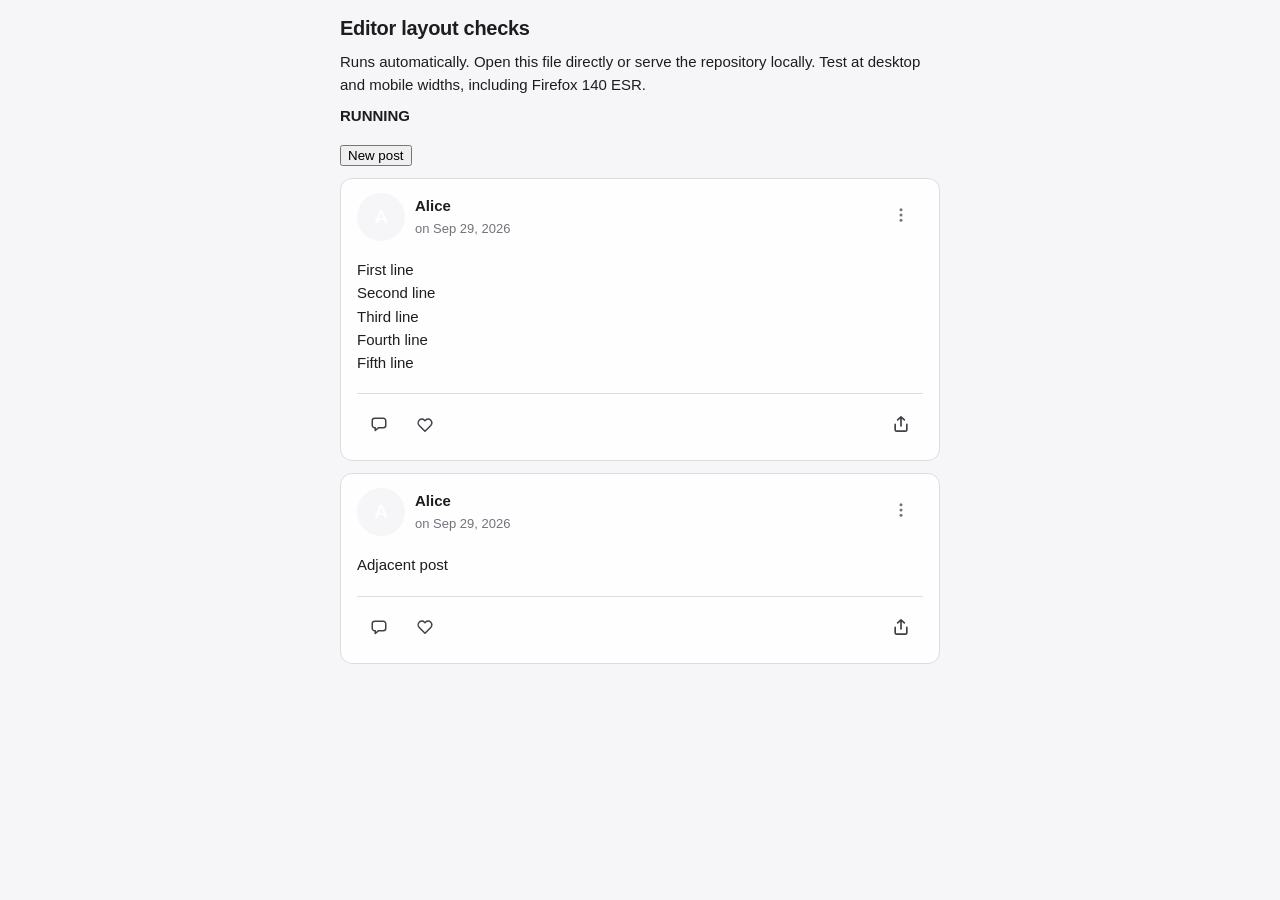
==== tests/editor-layout.html @ cabaada7 "Fix post editor sizing and composer layering" ====
<!doctype html>
<html lang="en">
<meta charset="utf-8">
<meta name="viewport" content="width=device-width, initial-scale=1">
<title>Editor layout regression checks</title>
<link rel="stylesheet" href="../css/all.css">
<style>
  #checks, #fixture { width: min(600px, calc(100% - 32px)); margin: 16px auto; }
  #checks h1 { font-size: 20px; }
  #results { white-space: pre-wrap; }
</style>
<body class="loaded">
<section id="checks">
  <h1>Editor layout checks</h1>
  <p>Runs automatically. Open this file directly or serve the repository locally.
    Test at desktop and mobile widths, including Firefox 140 ESR.</p>
  <strong id="status">RUNNING</strong>
</section>
<div id="fixture"></div>
<pre id="results"></pre>
<script src="../js/lib/maquette.js"></script>
<script src="../js/lib/clone.js"></script>
<script src="../js/lib/marked.min.js"></script>
<script src="../js/utils/LogMixin.js"></script>
<script src="../js/utils/Translate.js"></script>
<script src="../js/utils/Time.js"></script>
<script src="../js/utils/Text.js"></script>
<script src="../js/utils/Animation.js"></script>
<script src="../js/utils/RateLimit.js"></script>
<script src="../js/utils/Autosize.js"></script>
<script src="../js/utils/Editable.js"></script>
<script src="../js/utils/Menu.js"></script>
<script src="../js/utils/ImagePreview.js"></script>
<script src="../js/utils/Uploadable.js"></script>
<script src="../js/Post.js"></script>
<script src="../js/ComposerModal.js"></script>
<script>
// Real rendering and layout; only account metadata and bridge calls are local.
window.h = maquette.h;
window.User = class {
  constructor(row) { Object.assign(this, row); }
  getLink() { return "#Alice"; }
  getDisplayName() { return "Alice"; }
  renderAvatar() { return h("div.avatar.letter", "A"); }
};
window.Page = {
  projector: maquette.createProjector(), user_hubs: { hub: {} }, local_storage: { settings: {} },
  user: { auth_address: "alice", hub: "hub", likes: {}, comment_likes: {},
    renderAvatar: () => h("div.avatar.letter", "A"),
    editPost(id, changes, cb) { Object.assign(posts[id - 1].row, changes); cb(true); } },
  returnFalse: () => false, handleLinkClick: () => false,
  cmd(name, params, cb) {
    if (name === "feedListFollow") cb({});
    else throw new Error("Unexpected bridge call: " + name);
  }
};
const posts = [1, 2].map(id => new Post({
  key: "hub-alice_" + id, post_id: id, site: "hub", directory: "data/users/alice",
  date_added: 1790700000 - id, body: id === 1 ? "Edit this post" : "Adjacent post", comments: []
}, { noanim: true }));
Page.composer = new ComposerModal();
Page.projector.append(document.querySelector("#fixture"), () => h("div", [
  h("button", { onclick: Page.composer.open }, "New post"), posts.map(post => post.render()),
  Page.composer.render()
]));

window.layoutResults = [];
document.documentElement.dataset.testStatus = "running";
const wait = (ms = 350) => new Promise(resolve => setTimeout(resolve, ms));
function check(name, ok, detail = "") {
  layoutResults.push({ name, passed: !!ok, detail });
}
function click(node) {
  if (!node) throw new Error("Missing test control");
  node.dispatchEvent(new MouseEvent("mousedown", { bubbles: true, button: 0 }));
  node.dispatchEvent(new MouseEvent("mouseup", { bubbles: true, button: 0 }));
  node.click();
}
async function openMenu() {
  click(document.querySelector(".post .settings"));
  await wait();
  return document.querySelector(".post .menu.visible");
}
async function run() {
  await wait();
  const menu = await openMenu();
  const menuBox = menu.getBoundingClientRect();
  const nextBox = document.querySelectorAll(".post")[1].getBoundingClientRect();
  const top = Math.max(menuBox.top, nextBox.top);
  const bottom = Math.min(menuBox.bottom, nextBox.bottom, innerHeight);
  const point = document.elementFromPoint(menuBox.right - 20, (top + bottom) / 2);
  check("Open menu paints above the adjacent card", bottom > top && menu.contains(point));
  click(document.querySelector(".post .settings"));
  posts[0].row.body = "First line\nSecond line\nThird line\nFourth line\nFifth line";
  Page.projector.scheduleRender();
  await wait();

  for (const action of ["Save", "Cancel"]) {
    const menu = await openMenu();
    click(Array.from(menu.querySelectorAll("a")).find(node => node.textContent === "Edit"));
    await wait();
    const field = posts[0].editable_body.field_edit.node;
    check(action + ": multiline editor fits before typing", field.clientHeight >= field.scrollHeight,
      "clientHeight=" + field.clientHeight + ", scrollHeight=" + field.scrollHeight);
    field.value += "\nOne more line";
    field.dispatchEvent(new Event("input", { bubbles: true }));
    await wait();
    check(action + ": editor grows after typing", field.clientHeight >= field.scrollHeight);
    click(field.parentNode.querySelector('a[href="#' + action + '"]'));
    await wait(750);
    click(document.querySelector("#fixture button"));
    await wait();
    const composer = Page.composer.field_post.node;
    composer.value = "A new post";
    composer.dispatchEvent(new Event("input", { bubbles: true }));
    await wait();
    const card = document.querySelector(".post").getBoundingClientRect();
    const hit = document.elementFromPoint(card.left + 10, Math.max(1, Math.min(card.top + 10, innerHeight - 1)));
    check(action + ": composer covers the previously edited post", !!hit && !!hit.closest(".composer-scrim"));
    click(document.querySelector(".composer-close"));
    await wait();
  }
}
run().catch(error => check("Fixture completed without errors", false, error.stack || String(error))).finally(() => {
  if (Page.composer.visible) Page.composer.close();
  const passed = layoutResults.every(result => result.passed);
  document.querySelector("#status").textContent = passed ? "PASS" : "FAIL";
  document.querySelector("#results").textContent = layoutResults.map(result =>
    (result.passed ? "PASS: " : "FAIL: ") + result.name + (result.detail ? " (" + result.detail + ")" : "")
  ).join("\n");
  document.documentElement.dataset.testStatus = passed ? "passed" : "failed";
});
</script>
</body>
</html>
---- css/all.css ----
/* ---- all.css: Epix Post ----
   Flat restyle on the Epix UI kit tokens. Solid fills only, no embedded fonts.
   Light is the default; dark comes from body.theme-dark (the wrapper sets the
   class) with a prefers-color-scheme fallback. Selector names match what
   index.html and the js/ classes emit; only the look changed.
   App accent: indigo #5954CD. Light theme uses the brand indigo for links and
   focus (7.0:1 on white). Dark theme lightens link/accent text to #9E9AF2 for
   AA on dark surfaces; filled buttons stay #5954CD with #FEFEFE text. */


/* ---- tokens (adapted from assets/ui-kit/epix-tokens.css) ---- */

:root,
.theme-light {
	color-scheme: light;

	/* Brand */
	--epix-cyan: #69E9F5;
	--epix-teal: #31BDC6;
	--epix-indigo: #5954CD;
	--epix-purple: #8A4BDB;

	/* Neutral ramp */
	--epix-neutral-0: #FEFEFE;
	--epix-neutral-1: #F6F6F9;
	--epix-neutral-2: #F2F2F6;
	--epix-neutral-3: #DCDCE3;
	--epix-neutral-4: #ABABB5;
	--epix-neutral-5: #72747B;
	--epix-neutral-6: #404045;
	--epix-neutral-7: #2E2E32;
	--epix-neutral-8: #242428;
	--epix-neutral-9: #1D1D1F;
	--epix-neutral-10: #151517;
	--epix-neutral-11: #09090A;
	--epix-neutral-12: #020202;

	/* Semantic: strong fills + soft tints. Strong colors are fills, not text
	   on soft tints; use the ink colors for text on semantic fills. */
	--epix-success: #2DCE89;
	--epix-success-soft: #E8F8F0;
	--epix-warning: #F0B622;
	--epix-warning-soft: #FCF6E3;
	--epix-danger: #F0224B;
	--epix-danger-soft: #FDEDEC;
	--epix-info: #31BDC6;
	--epix-info-soft: #E7F8FA;
	--epix-ink-soft: #1D1D1F;
	--epix-ink-strong: #09090A;

	/* Theme aliases - light */
	--epix-bg: var(--epix-neutral-1);
	--epix-surface: var(--epix-neutral-0);
	--epix-surface-2: var(--epix-neutral-1);
	--epix-border: var(--epix-neutral-3);
	--epix-border-strong: var(--epix-neutral-4);
	--epix-text: var(--epix-neutral-9);
	--epix-text-mid: var(--epix-neutral-6);
	--epix-text-low: var(--epix-neutral-5);

	/* Post accent: indigo. Fills always use the brand indigo with near-white
	   ink; text/links/focus use --epix-accent-text (theme aware). */
	--epix-accent: var(--epix-indigo);
	--epix-on-accent: #FEFEFE;
	--epix-accent-text: #5954CD;
	--epix-link: #5954CD;
	--epix-focus: #5954CD;

	/* Type */
	--epix-font-sans: "Inter", -apple-system, BlinkMacSystemFont, "Segoe UI", Roboto, Helvetica, Arial, sans-serif;
	--epix-font-mono: "IBM Plex Mono", ui-monospace, SFMono-Regular, Menlo, Consolas, monospace;

	/* Radii */
	--epix-radius-sm: 4px;
	--epix-radius-md: 8px;
	--epix-radius-lg: 12px;

	/* Shadows (flat, subtle) */
	--epix-shadow-sm: 0 1px 2px rgba(2, 2, 2, 0.08);
	--epix-shadow: 0 1px 3px rgba(2, 2, 2, 0.12);

	/* Shell metrics */
	--shell-rail: 240px;
	--shell-topbar: 56px;
	--shell-bottomnav: 56px;
}

/* Dark theme values, shared by the media query and the class override. */
@media (prefers-color-scheme: dark) {
	:root:not(.theme-light) {
		color-scheme: dark;
		--epix-bg: var(--epix-neutral-10);
		--epix-surface: var(--epix-neutral-9);
		--epix-surface-2: var(--epix-neutral-8);
		--epix-border: var(--epix-neutral-7);
		--epix-border-strong: var(--epix-neutral-6);
		--epix-text: var(--epix-neutral-1);
		--epix-text-mid: var(--epix-neutral-3);
		--epix-text-low: var(--epix-neutral-4);
		--epix-accent-text: #9E9AF2;
		--epix-link: #9E9AF2;
		--epix-focus: #9E9AF2;
	}
}

/* Explicit class override: properties set on body shadow the inherited
   :root values, so body.theme-dark wins in a light system scheme and
   body.theme-light wins in a dark one. */
.theme-dark {
	color-scheme: dark;
	--epix-bg: var(--epix-neutral-10);
	--epix-surface: var(--epix-neutral-9);
	--epix-surface-2: var(--epix-neutral-8);
	--epix-border: var(--epix-neutral-7);
	--epix-border-strong: var(--epix-neutral-6);
	--epix-text: var(--epix-neutral-1);
	--epix-text-mid: var(--epix-neutral-3);
	--epix-text-low: var(--epix-neutral-4);
	--epix-accent-text: #9E9AF2;
	--epix-link: #9E9AF2;
	--epix-focus: #9E9AF2;
}


/* ---- base ---- */

/* No background on html: body's theme-aware background (which sees the
   body.theme-dark/.theme-light custom property overrides) propagates to the
   canvas, so overscroll areas match the theme in every scheme/class combo. */
body {
	background-color: var(--epix-bg); color: var(--epix-text); margin: 0; padding: 0;
	font-family: var(--epix-font-sans); font-size: 15px; line-height: 1.5;
	height: 15000px; overflow: hidden; /* pre-load scroll trick, JS adds .loaded */
}
body.loaded { height: auto; overflow: auto; overflow-x: hidden }

h1, h2, h3, h4, h5, p { margin: 0; padding: 0 }
h1 { font-size: 24px; line-height: 1.25; font-weight: 700; letter-spacing: -0.3px; margin-bottom: 10px }
h2 { font-size: 18px; font-weight: 600; line-height: 1.35 }
h3 { font-size: 16px; font-weight: 600 }
h4 { font-size: 15px; font-weight: 600 }
h5 { font-size: 13px; font-weight: 500; color: var(--epix-text-low) }
p { margin: 0.6em 0 }
hr { margin: 20px auto; border: none; border-bottom: 1px solid var(--epix-border) }
small { font-size: 80%; color: var(--epix-text-low) }
code {
	background-color: var(--epix-surface-2); padding: 2px 5px; border: 1px solid var(--epix-border);
	border-radius: var(--epix-radius-sm); font-family: var(--epix-font-mono); font-size: 13px
}
pre code {
	display: block; overflow-x: auto; max-width: 100%; box-sizing: border-box;
	padding: 12px; line-height: 1.45; border-radius: var(--epix-radius-md)
}
blockquote {
	margin: 0.6em 0; padding: 2px 14px; border-left: 3px solid var(--epix-border-strong);
	color: var(--epix-text-mid)
}

a { text-decoration: none; color: var(--epix-link) }
a:hover { text-decoration: underline }
a:focus-visible { outline: 2px solid var(--epix-focus); outline-offset: 2px; border-radius: 2px }
.link:hover { text-decoration: underline }

.template { display: none !important }

h2.sep {
	font-size: 12px; font-weight: 600; text-transform: uppercase; letter-spacing: 0.08em;
	color: var(--epix-text-low); margin: 20px 0 10px 0; display: flex; align-items: baseline;
	justify-content: space-between; gap: 8px
}
h2.sep a { font-size: 12px; text-transform: none; letter-spacing: normal; font-weight: 500 }

.error { color: var(--epix-danger); font-size: 13px }
.highlight { background-color: var(--epix-warning-soft); color: var(--epix-ink-soft) }


/* ---- icons (single-color SVG masks on ::before, tinted by currentColor) ---- */

.icon { display: inline-block; vertical-align: middle }
.icon-home::before, .icon-hubs::before, .icon-users::before, .icon-profile::before,
.icon-settings::before, .icon-compose::before, .icon-reply::before, .icon-heart::before,
.icon-share::before, .icon-kebab::before, .icon-image::before, .icon-close::before,
.icon-back::before, .icon-mute::before, .icon-comment::before, .icon-edit::before,
.icon-magnet::before, .icon-upload::before, .icon-mail::before {
	content: ""; display: inline-block; width: 20px; height: 20px; vertical-align: middle;
	background-color: currentColor;
	-webkit-mask-position: center; mask-position: center;
	-webkit-mask-repeat: no-repeat; mask-repeat: no-repeat;
	-webkit-mask-size: contain; mask-size: contain;
}
.icon-home::before {
	-webkit-mask-image: url("data:image/svg+xml,%3Csvg xmlns='http://www.w3.org/2000/svg' viewBox='0 0 24 24' fill='white'%3E%3Cpath d='M12 3.1 2.6 11h2.5v9.5h5.4v-6h3v6h5.4V11h2.5z'/%3E%3C/svg%3E");
	mask-image: url("data:image/svg+xml,%3Csvg xmlns='http://www.w3.org/2000/svg' viewBox='0 0 24 24' fill='white'%3E%3Cpath d='M12 3.1 2.6 11h2.5v9.5h5.4v-6h3v6h5.4V11h2.5z'/%3E%3C/svg%3E");
}
.icon-hubs::before {
	-webkit-mask-image: url("data:image/svg+xml,%3Csvg xmlns='http://www.w3.org/2000/svg' viewBox='0 0 24 24' fill='none' stroke='white' stroke-width='2'%3E%3Ccircle cx='12' cy='5.2' r='2.7'/%3E%3Ccircle cx='5' cy='18' r='2.7'/%3E%3Ccircle cx='19' cy='18' r='2.7'/%3E%3Cpath d='M10.7 7.6 6.2 15.6M13.3 7.6l4.5 8M7.7 18h8.6'/%3E%3C/svg%3E");
	mask-image: url("data:image/svg+xml,%3Csvg xmlns='http://www.w3.org/2000/svg' viewBox='0 0 24 24' fill='none' stroke='white' stroke-width='2'%3E%3Ccircle cx='12' cy='5.2' r='2.7'/%3E%3Ccircle cx='5' cy='18' r='2.7'/%3E%3Ccircle cx='19' cy='18' r='2.7'/%3E%3Cpath d='M10.7 7.6 6.2 15.6M13.3 7.6l4.5 8M7.7 18h8.6'/%3E%3C/svg%3E");
}
.icon-users::before {
	-webkit-mask-image: url("data:image/svg+xml,%3Csvg xmlns='http://www.w3.org/2000/svg' viewBox='0 0 24 24' fill='white'%3E%3Ccircle cx='9' cy='8' r='3.6'/%3E%3Cpath d='M9 13.2c-4 0-6.5 2-6.5 4.9v1h13v-1c0-2.9-2.5-4.9-6.5-4.9z'/%3E%3Cpath d='M16 9.2a3 3 0 1 0-1.6-5.5A5 5 0 0 1 16 9.2z'/%3E%3Cpath d='M16.6 13.4c1.6 1.1 2.6 2.7 2.6 4.7h2.3v-1c0-2.3-1.9-3.9-4.9-3.7z'/%3E%3C/svg%3E");
	mask-image: url("data:image/svg+xml,%3Csvg xmlns='http://www.w3.org/2000/svg' viewBox='0 0 24 24' fill='white'%3E%3Ccircle cx='9' cy='8' r='3.6'/%3E%3Cpath d='M9 13.2c-4 0-6.5 2-6.5 4.9v1h13v-1c0-2.9-2.5-4.9-6.5-4.9z'/%3E%3Cpath d='M16 9.2a3 3 0 1 0-1.6-5.5A5 5 0 0 1 16 9.2z'/%3E%3Cpath d='M16.6 13.4c1.6 1.1 2.6 2.7 2.6 4.7h2.3v-1c0-2.3-1.9-3.9-4.9-3.7z'/%3E%3C/svg%3E");
}
.icon-profile::before {
	-webkit-mask-image: url("data:image/svg+xml,%3Csvg xmlns='http://www.w3.org/2000/svg' viewBox='0 0 24 24' fill='white'%3E%3Ccircle cx='12' cy='7.5' r='4.5'/%3E%3Cpath d='M12 14c-5 0-8 2.5-8 6v1h16v-1c0-3.5-3-6-8-6z'/%3E%3C/svg%3E");
	mask-image: url("data:image/svg+xml,%3Csvg xmlns='http://www.w3.org/2000/svg' viewBox='0 0 24 24' fill='white'%3E%3Ccircle cx='12' cy='7.5' r='4.5'/%3E%3Cpath d='M12 14c-5 0-8 2.5-8 6v1h16v-1c0-3.5-3-6-8-6z'/%3E%3C/svg%3E");
}
.icon-settings::before {
	-webkit-mask-image: url("data:image/svg+xml,%3Csvg xmlns='http://www.w3.org/2000/svg' viewBox='0 0 24 24' fill='white'%3E%3Cpath d='M12 8.2a3.8 3.8 0 1 0 0 7.6 3.8 3.8 0 0 0 0-7.6zm9.4 5.3.1-1.5-.1-1.5-2.2-.7a7.5 7.5 0 0 0-.7-1.7l1-2-2.1-2.1-2 1a7.5 7.5 0 0 0-1.7-.7L13 2.1a9.4 9.4 0 0 0-3 0l-.7 2.2a7.5 7.5 0 0 0-1.7.7l-2-1-2.1 2.1 1 2a7.5 7.5 0 0 0-.7 1.7l-2.2.7a9.4 9.4 0 0 0 0 3l2.2.7c.2.6.4 1.2.7 1.7l-1 2 2.1 2.1 2-1c.5.3 1.1.5 1.7.7l.7 2.2a9.4 9.4 0 0 0 3 0l.7-2.2a7.5 7.5 0 0 0 1.7-.7l2 1 2.1-2.1-1-2c.3-.5.5-1.1.7-1.7z'/%3E%3C/svg%3E");
	mask-image: url("data:image/svg+xml,%3Csvg xmlns='http://www.w3.org/2000/svg' viewBox='0 0 24 24' fill='white'%3E%3Cpath d='M12 8.2a3.8 3.8 0 1 0 0 7.6 3.8 3.8 0 0 0 0-7.6zm9.4 5.3.1-1.5-.1-1.5-2.2-.7a7.5 7.5 0 0 0-.7-1.7l1-2-2.1-2.1-2 1a7.5 7.5 0 0 0-1.7-.7L13 2.1a9.4 9.4 0 0 0-3 0l-.7 2.2a7.5 7.5 0 0 0-1.7.7l-2-1-2.1 2.1 1 2a7.5 7.5 0 0 0-.7 1.7l-2.2.7a9.4 9.4 0 0 0 0 3l2.2.7c.2.6.4 1.2.7 1.7l-1 2 2.1 2.1 2-1c.5.3 1.1.5 1.7.7l.7 2.2a9.4 9.4 0 0 0 3 0l.7-2.2a7.5 7.5 0 0 0 1.7-.7l2 1 2.1-2.1-1-2c.3-.5.5-1.1.7-1.7z'/%3E%3C/svg%3E");
}
.icon-compose::before {
	-webkit-mask-image: url("data:image/svg+xml,%3Csvg xmlns='http://www.w3.org/2000/svg' viewBox='0 0 24 24' fill='white'%3E%3Cpath d='M13.6 5.1H5a2.4 2.4 0 0 0-2.4 2.4V19A2.4 2.4 0 0 0 5 21.4h11.5A2.4 2.4 0 0 0 18.9 19v-8.6l-2.4 2.4V19H5V7.5h6.2z'/%3E%3Cpath d='M9.5 12.1v2.4h2.4l8.3-8.3a1.2 1.2 0 0 0 0-1.7l-.7-.7a1.2 1.2 0 0 0-1.7 0z'/%3E%3C/svg%3E");
	mask-image: url("data:image/svg+xml,%3Csvg xmlns='http://www.w3.org/2000/svg' viewBox='0 0 24 24' fill='white'%3E%3Cpath d='M13.6 5.1H5a2.4 2.4 0 0 0-2.4 2.4V19A2.4 2.4 0 0 0 5 21.4h11.5A2.4 2.4 0 0 0 18.9 19v-8.6l-2.4 2.4V19H5V7.5h6.2z'/%3E%3Cpath d='M9.5 12.1v2.4h2.4l8.3-8.3a1.2 1.2 0 0 0 0-1.7l-.7-.7a1.2 1.2 0 0 0-1.7 0z'/%3E%3C/svg%3E");
}
.icon-reply::before {
	-webkit-mask-image: url("data:image/svg+xml,%3Csvg xmlns='http://www.w3.org/2000/svg' viewBox='0 0 24 24' fill='white'%3E%3Cpath d='M10 8V4L2 12l8 8v-4.2c5 0 8.5 1.5 11 4.7-1-5-4-10-11-12.5z'/%3E%3C/svg%3E");
	mask-image: url("data:image/svg+xml,%3Csvg xmlns='http://www.w3.org/2000/svg' viewBox='0 0 24 24' fill='white'%3E%3Cpath d='M10 8V4L2 12l8 8v-4.2c5 0 8.5 1.5 11 4.7-1-5-4-10-11-12.5z'/%3E%3C/svg%3E");
}
.icon-heart::before {
	-webkit-mask-image: url("data:image/svg+xml,%3Csvg xmlns='http://www.w3.org/2000/svg' viewBox='0 0 24 24' fill='none' stroke='white' stroke-width='2' stroke-linejoin='round'%3E%3Cpath d='M12 20.3 4.3 12.6a4.9 4.9 0 0 1 7-7l.7.8.7-.8a4.9 4.9 0 1 1 7 7z'/%3E%3C/svg%3E");
	mask-image: url("data:image/svg+xml,%3Csvg xmlns='http://www.w3.org/2000/svg' viewBox='0 0 24 24' fill='none' stroke='white' stroke-width='2' stroke-linejoin='round'%3E%3Cpath d='M12 20.3 4.3 12.6a4.9 4.9 0 0 1 7-7l.7.8.7-.8a4.9 4.9 0 1 1 7 7z'/%3E%3C/svg%3E");
}
.icon-heart.active::before, .icon-heart-filled::before {
	-webkit-mask-image: url("data:image/svg+xml,%3Csvg xmlns='http://www.w3.org/2000/svg' viewBox='0 0 24 24' fill='white'%3E%3Cpath d='M12 21 3.6 12.6a5.4 5.4 0 0 1 7.6-7.6l.8.8.8-.8a5.4 5.4 0 1 1 7.6 7.6z'/%3E%3C/svg%3E");
	mask-image: url("data:image/svg+xml,%3Csvg xmlns='http://www.w3.org/2000/svg' viewBox='0 0 24 24' fill='white'%3E%3Cpath d='M12 21 3.6 12.6a5.4 5.4 0 0 1 7.6-7.6l.8.8.8-.8a5.4 5.4 0 1 1 7.6 7.6z'/%3E%3C/svg%3E");
}
.icon-share::before {
	-webkit-mask-image: url("data:image/svg+xml,%3Csvg xmlns='http://www.w3.org/2000/svg' viewBox='0 0 24 24' fill='none' stroke='white' stroke-width='2' stroke-linecap='round' stroke-linejoin='round'%3E%3Cpath d='M12 3.5v11M8 7l4-3.5L16 7'/%3E%3Cpath d='M5 12.5v6a2 2 0 0 0 2 2h10a2 2 0 0 0 2-2v-6'/%3E%3C/svg%3E");
	mask-image: url("data:image/svg+xml,%3Csvg xmlns='http://www.w3.org/2000/svg' viewBox='0 0 24 24' fill='none' stroke='white' stroke-width='2' stroke-linecap='round' stroke-linejoin='round'%3E%3Cpath d='M12 3.5v11M8 7l4-3.5L16 7'/%3E%3Cpath d='M5 12.5v6a2 2 0 0 0 2 2h10a2 2 0 0 0 2-2v-6'/%3E%3C/svg%3E");
}
.icon-kebab::before {
	-webkit-mask-image: url("data:image/svg+xml,%3Csvg xmlns='http://www.w3.org/2000/svg' viewBox='0 0 24 24' fill='white'%3E%3Ccircle cx='12' cy='5' r='2'/%3E%3Ccircle cx='12' cy='12' r='2'/%3E%3Ccircle cx='12' cy='19' r='2'/%3E%3C/svg%3E");
	mask-image: url("data:image/svg+xml,%3Csvg xmlns='http://www.w3.org/2000/svg' viewBox='0 0 24 24' fill='white'%3E%3Ccircle cx='12' cy='5' r='2'/%3E%3Ccircle cx='12' cy='12' r='2'/%3E%3Ccircle cx='12' cy='19' r='2'/%3E%3C/svg%3E");
}
.icon-image::before {
	-webkit-mask-image: url("data:image/svg+xml,%3Csvg xmlns='http://www.w3.org/2000/svg' viewBox='0 0 24 24' fill='white'%3E%3Cpath d='M19.5 3.5h-15a2 2 0 0 0-2 2v13a2 2 0 0 0 2 2h15a2 2 0 0 0 2-2v-13a2 2 0 0 0-2-2zm0 15h-15v-2.6l4-4.4 4.3 4.3 3.2-3.2 3.5 3.4zM16.3 10a1.9 1.9 0 1 1 0-3.8 1.9 1.9 0 0 1 0 3.8z'/%3E%3C/svg%3E");
	mask-image: url("data:image/svg+xml,%3Csvg xmlns='http://www.w3.org/2000/svg' viewBox='0 0 24 24' fill='white'%3E%3Cpath d='M19.5 3.5h-15a2 2 0 0 0-2 2v13a2 2 0 0 0 2 2h15a2 2 0 0 0 2-2v-13a2 2 0 0 0-2-2zm0 15h-15v-2.6l4-4.4 4.3 4.3 3.2-3.2 3.5 3.4zM16.3 10a1.9 1.9 0 1 1 0-3.8 1.9 1.9 0 0 1 0 3.8z'/%3E%3C/svg%3E");
}
.icon-close::before {
	-webkit-mask-image: url("data:image/svg+xml,%3Csvg xmlns='http://www.w3.org/2000/svg' viewBox='0 0 24 24' fill='none' stroke='white' stroke-width='2.4' stroke-linecap='round'%3E%3Cpath d='M6 6l12 12M18 6 6 18'/%3E%3C/svg%3E");
	mask-image: url("data:image/svg+xml,%3Csvg xmlns='http://www.w3.org/2000/svg' viewBox='0 0 24 24' fill='none' stroke='white' stroke-width='2.4' stroke-linecap='round'%3E%3Cpath d='M6 6l12 12M18 6 6 18'/%3E%3C/svg%3E");
}
.icon-magnet::before {
	-webkit-mask-image: url("data:image/svg+xml,%3Csvg xmlns='http://www.w3.org/2000/svg' viewBox='0 0 24 24' fill='none' stroke='white' stroke-width='2.2' stroke-linecap='round'%3E%3Cpath d='M6 4v7a6 6 0 0 0 12 0V4'/%3E%3Cpath d='M6 9h4M14 9h4'/%3E%3C/svg%3E");
	mask-image: url("data:image/svg+xml,%3Csvg xmlns='http://www.w3.org/2000/svg' viewBox='0 0 24 24' fill='none' stroke='white' stroke-width='2.2' stroke-linecap='round'%3E%3Cpath d='M6 4v7a6 6 0 0 0 12 0V4'/%3E%3Cpath d='M6 9h4M14 9h4'/%3E%3C/svg%3E");
}
.icon-back::before {
	-webkit-mask-image: url("data:image/svg+xml,%3Csvg xmlns='http://www.w3.org/2000/svg' viewBox='0 0 24 24' fill='none' stroke='white' stroke-width='2.6' stroke-linecap='round' stroke-linejoin='round'%3E%3Cpath d='M14.5 5 8 12l6.5 7'/%3E%3C/svg%3E");
	mask-image: url("data:image/svg+xml,%3Csvg xmlns='http://www.w3.org/2000/svg' viewBox='0 0 24 24' fill='none' stroke='white' stroke-width='2.6' stroke-linecap='round' stroke-linejoin='round'%3E%3Cpath d='M14.5 5 8 12l6.5 7'/%3E%3C/svg%3E");
}
.icon-mute::before {
	-webkit-mask-image: url("data:image/svg+xml,%3Csvg xmlns='http://www.w3.org/2000/svg' viewBox='0 0 24 24' fill='white'%3E%3Cpath d='M3 9v6h4l5 5V4L7 9H3z'/%3E%3Cpath d='M16 8l6 8M22 8l-6 8' stroke='white' stroke-width='2' stroke-linecap='round' fill='none'/%3E%3C/svg%3E");
	mask-image: url("data:image/svg+xml,%3Csvg xmlns='http://www.w3.org/2000/svg' viewBox='0 0 24 24' fill='white'%3E%3Cpath d='M3 9v6h4l5 5V4L7 9H3z'/%3E%3Cpath d='M16 8l6 8M22 8l-6 8' stroke='white' stroke-width='2' stroke-linecap='round' fill='none'/%3E%3C/svg%3E");
}
.icon-comment::before {
	-webkit-mask-image: url("data:image/svg+xml,%3Csvg xmlns='http://www.w3.org/2000/svg' viewBox='0 0 24 24' fill='none' stroke='white' stroke-width='2' stroke-linejoin='round'%3E%3Cpath d='M6.3 4.3h11.4a3.3 3.3 0 0 1 3.3 3.3v6a3.3 3.3 0 0 1-3.3 3.3h-6.2L7 20.7v-3.8h-.7A3.3 3.3 0 0 1 3 13.6v-6a3.3 3.3 0 0 1 3.3-3.3z'/%3E%3C/svg%3E");
	mask-image: url("data:image/svg+xml,%3Csvg xmlns='http://www.w3.org/2000/svg' viewBox='0 0 24 24' fill='none' stroke='white' stroke-width='2' stroke-linejoin='round'%3E%3Cpath d='M6.3 4.3h11.4a3.3 3.3 0 0 1 3.3 3.3v6a3.3 3.3 0 0 1-3.3 3.3h-6.2L7 20.7v-3.8h-.7A3.3 3.3 0 0 1 3 13.6v-6a3.3 3.3 0 0 1 3.3-3.3z'/%3E%3C/svg%3E");
}
.icon-edit::before {
	-webkit-mask-image: url("data:image/svg+xml,%3Csvg xmlns='http://www.w3.org/2000/svg' viewBox='0 0 24 24' fill='white'%3E%3Cpath d='M3 17.2V21h3.8L17.9 9.9l-3.8-3.8L3 17.2zM20.7 7.1a1 1 0 0 0 0-1.4l-2.4-2.4a1 1 0 0 0-1.4 0l-1.8 1.8 3.8 3.8 1.8-1.8z'/%3E%3C/svg%3E");
	mask-image: url("data:image/svg+xml,%3Csvg xmlns='http://www.w3.org/2000/svg' viewBox='0 0 24 24' fill='white'%3E%3Cpath d='M3 17.2V21h3.8L17.9 9.9l-3.8-3.8L3 17.2zM20.7 7.1a1 1 0 0 0 0-1.4l-2.4-2.4a1 1 0 0 0-1.4 0l-1.8 1.8 3.8 3.8 1.8-1.8z'/%3E%3C/svg%3E");
}
.icon-upload::before {
	-webkit-mask-image: url("data:image/svg+xml,%3Csvg xmlns='http://www.w3.org/2000/svg' viewBox='0 0 24 24' fill='none' stroke='white' stroke-width='2' stroke-linecap='round' stroke-linejoin='round'%3E%3Cpath d='M12 15.5v-11M8 8l4-3.5L16 8'/%3E%3Cpath d='M5 13.5v5a2 2 0 0 0 2 2h10a2 2 0 0 0 2-2v-5'/%3E%3C/svg%3E");
	mask-image: url("data:image/svg+xml,%3Csvg xmlns='http://www.w3.org/2000/svg' viewBox='0 0 24 24' fill='none' stroke='white' stroke-width='2' stroke-linecap='round' stroke-linejoin='round'%3E%3Cpath d='M12 15.5v-11M8 8l4-3.5L16 8'/%3E%3Cpath d='M5 13.5v5a2 2 0 0 0 2 2h10a2 2 0 0 0 2-2v-5'/%3E%3C/svg%3E");
}
.icon-mail::before {
	-webkit-mask-image: url("data:image/svg+xml,%3Csvg xmlns='http://www.w3.org/2000/svg' viewBox='0 0 24 24' fill='none' stroke='white' stroke-width='2' stroke-linejoin='round'%3E%3Crect x='3' y='5' width='18' height='14' rx='2'/%3E%3Cpath d='m3 7.5 9 6 9-6'/%3E%3C/svg%3E");
	mask-image: url("data:image/svg+xml,%3Csvg xmlns='http://www.w3.org/2000/svg' viewBox='0 0 24 24' fill='none' stroke='white' stroke-width='2' stroke-linejoin='round'%3E%3Crect x='3' y='5' width='18' height='14' rx='2'/%3E%3Cpath d='m3 7.5 9 6 9-6'/%3E%3C/svg%3E");
}

/* Text-glyph icons kept as characters */
.icon-follow { display: inline-block; font-weight: 600; margin-right: 6px }


/* ---- spinner (replaces the old loading gifs) ---- */

@keyframes epix-spin { to { transform: rotate(360deg) } }
.spinner, .button.loading::after, .icon.loading::after, .more.loading::after {
	content: ""; display: inline-block; width: 16px; height: 16px; box-sizing: border-box;
	border: 2px solid var(--epix-border-strong); border-top-color: var(--epix-accent-text);
	border-radius: 50%; animation: epix-spin 0.7s linear infinite
}


/* ---- inputs and buttons ---- */

input.text, textarea {
	line-height: 1.5em; width: 100%; padding: 10px 12px; font-family: var(--epix-font-sans); font-size: 15px;
	transition: border-color 0.2s; border: 1px solid var(--epix-border-strong); border-radius: var(--epix-radius-md);
	box-sizing: border-box; background-color: var(--epix-surface); color: var(--epix-text)
}
textarea { overflow-y: auto; resize: vertical }
input.text::placeholder, textarea::placeholder { color: var(--epix-text-low) }
input.text:focus, textarea:focus { border-color: var(--epix-focus); outline: none }
input.text:disabled, textarea:disabled { background-color: var(--epix-surface-2); color: var(--epix-text-low) }
input.big { font-size: 17px }
input.search { border-radius: 999px; padding-left: 20px; margin-bottom: 20px }
textarea.autosize { resize: none }
textarea.autosize.loading { opacity: 0.5; pointer-events: none }

.button {
	padding: 9px 16px; background-color: var(--epix-surface); border: 1px solid var(--epix-border-strong);
	border-radius: var(--epix-radius-md); text-decoration: none; transition: background-color 0.15s;
	color: var(--epix-text); display: inline-block; font-weight: 600; font-size: 14px; line-height: 20px;
	cursor: pointer; user-select: none; box-sizing: border-box; min-height: 40px; text-align: center
}
.button:hover, .button:active {
	background-color: var(--epix-surface-2); border-color: var(--epix-border-strong);
	transition: none; color: var(--epix-text); text-decoration: none
}
.button:active { transform: translateY(1px) }
.button:focus-visible { outline: 2px solid var(--epix-focus); outline-offset: 2px }

.button-outline { background-color: transparent; color: var(--epix-text-mid); border: 1px solid var(--epix-border) }
.button-submit {
	background-color: var(--epix-accent); border-color: var(--epix-accent); color: var(--epix-on-accent)
}
.button-submit:hover, .button-submit:focus, .button-submit:active {
	background-color: var(--epix-accent); border-color: var(--epix-accent); color: var(--epix-on-accent);
	box-shadow: inset 0 0 0 999px rgba(2, 2, 2, 0.14)
}
.button-small { padding: 5px 12px; font-size: 13px; line-height: 18px; min-height: 30px }
.button .icon { margin-right: 6px }
.button .icon::before { width: 16px; height: 16px; vertical-align: -3px }
.button-delete:hover { background-color: var(--epix-danger); border-color: var(--epix-danger); color: var(--epix-on-accent) }
.button.submit {
	background-color: var(--epix-accent); border-color: var(--epix-accent); color: var(--epix-on-accent)
}

.button.loading {
	color: rgba(0, 0, 0, 0) !important; position: relative; pointer-events: none;
	background-color: var(--epix-surface-2); border-color: var(--epix-border)
}
.button.loading::after { position: absolute; left: 50%; top: 50%; margin: -8px 0 0 -8px }

/* Checkbox rows (Settings page) */
.checkbox-skin {
	display: inline-block; width: 34px; height: 20px; border-radius: 999px; flex: none;
	background-color: var(--epix-border-strong); position: relative; transition: background-color 0.2s;
	vertical-align: middle
}
.checkbox-skin::before {
	content: ""; position: absolute; top: 2px; left: 2px; width: 16px; height: 16px; border-radius: 50%;
	background-color: var(--epix-neutral-0); transition: transform 0.2s
}
.checked .checkbox-skin { background-color: var(--epix-accent) }
.checked .checkbox-skin::before { transform: translateX(14px) }

.more {
	display: block; text-align: center; padding: 12px; color: var(--epix-text-mid); font-size: 14px;
	font-weight: 600; border-radius: var(--epix-radius-md); margin: 4px 0
}
.more:hover { background-color: var(--epix-surface); text-decoration: none; color: var(--epix-accent-text) }
.more.small { font-size: 13px; padding: 10px }


/* ---- app shell ---- */

#App {
	display: grid; grid-template-columns: var(--shell-rail) minmax(0, 1fr);
	max-width: 1280px; margin: 0 auto; min-height: 100vh
}

#Content { padding: 20px 24px 60px 24px; display: flex; gap: 24px; align-items: flex-start; box-sizing: border-box }
.col-center { flex: 1 1 auto; max-width: 640px; min-width: 0 }
.col-left, .col-right { width: 320px; flex: none; box-sizing: border-box; min-width: 0 }
/* Profile layout (col-left + col-center, no right column): keep the post
   column clear of the wrapper fixbutton, whose click area covers the first
   post's kebab at 1024-1400px viewports otherwise */
@media only screen and (min-width: 1024px) {
	#Content > .col-left + .col-center { margin-right: 56px }
}
/* keep the first right-column rows clear of the wrapper fixbutton (~80x60px, floats top-right) */
.col-right { padding-top: 44px }
.col-left.faded { opacity: 0.55 }
.noscrollfix { }

/* Pages without columns just flow; cap their line length */
#Content > h1, #Content > h2, #Content > h5, #Content > input, #Content > .hubs,
#Content > .users, #Content > .more, #Content > .creation-status, #Content > .settings-section,
#Content > .user-notfound, #Content > .button, #Content > .settings-intro { width: 100% }
#Content.content-signup, #Content.content-hubs, #Content.content-settings { display: block; max-width: 744px }
/* Users page: wider centered column so the card grid gets 3-4 columns.
   984px = 4 x 220px cards + 3 gaps + the 48px #Content padding (border-box),
   so 12 users sit in 3 rows at a 1280px viewport */
#Content.content-users { display: block; max-width: 984px; margin: 0 auto }

/* Left rail (desktop) */
.rail {
	position: sticky; top: 0; height: 100vh; box-sizing: border-box; display: flex; flex-direction: column;
	padding: 20px 12px calc(12px + env(safe-area-inset-bottom, 0px)) 12px;
	border-right: 1px solid var(--epix-border); background-color: var(--epix-bg); z-index: 100
}
.rail-logo {
	display: flex; align-items: center; gap: 10px; color: var(--epix-text); padding: 6px 10px;
	margin-bottom: 18px; font-size: 18px; font-weight: 700; letter-spacing: -0.2px; line-height: 1;
	border-radius: var(--epix-radius-md)
}
.rail-logo:hover { text-decoration: none; opacity: 0.85 }
.rail-logo img { width: 32px; height: 32px; display: block; flex: none }
.rail-nav { display: flex; flex-direction: column; gap: 2px }
.nav-item {
	display: flex; align-items: center; gap: 12px; padding: 11px 10px; min-height: 44px; box-sizing: border-box;
	border-radius: var(--epix-radius-md); color: var(--epix-text-mid); font-size: 15px; font-weight: 500;
	transition: background-color 0.15s
}
.nav-item:hover { background-color: var(--epix-surface); color: var(--epix-text); text-decoration: none; transition: none }
.nav-item .icon { flex: none }
.nav-item .icon::before { width: 22px; height: 22px }
.nav-item.active { color: var(--epix-accent-text); font-weight: 600; background-color: var(--epix-surface) }
.nav-label { white-space: nowrap; overflow: hidden; text-overflow: ellipsis }

.rail-post { display: flex; align-items: center; justify-content: center; gap: 8px; margin: 14px 4px 0 4px; min-height: 44px }
.rail-post .icon::before { width: 18px; height: 18px }
.rail-spacer { flex: 1 1 auto }

.rail-account-wrap { position: relative }
.rail-account {
	display: flex; align-items: center; gap: 10px; padding: 8px 10px; min-height: 44px; box-sizing: border-box;
	border-radius: var(--epix-radius-md); color: var(--epix-text)
}
.rail-account:hover { background-color: var(--epix-surface); text-decoration: none; transition: none }
.rail-account .avatar { width: 34px; height: 34px; flex: none; margin: 0 }
.rail-account-info { min-width: 0; flex: 1 1 auto }
.rail-account-info .name {
	display: block; font-size: 14px; font-weight: 600; color: var(--epix-text);
	white-space: nowrap; overflow: hidden; text-overflow: ellipsis
}
.rail-account-info .address {
	display: block; font-size: 12px; color: var(--epix-text-low);
	white-space: nowrap; overflow: hidden; text-overflow: ellipsis
}
.rail-account-wrap .menu { top: auto; bottom: calc(100% + 6px); left: 8px; right: 8px }
.rail-account:hover { text-decoration: none }

/* Top bar (mobile) */
.topbar {
	display: none; position: fixed; top: 0; left: 0; right: 0; height: var(--shell-topbar); z-index: 200;
	background-color: var(--epix-bg); border-bottom: 1px solid var(--epix-border);
	align-items: center; gap: 12px; padding: 0 80px 0 12px; /* right 80px kept clear for the wrapper fixbutton */
	box-sizing: border-box
}
.topbar-logo { display: flex; align-items: center; flex: none; padding: 6px; border-radius: var(--epix-radius-md) }
.topbar-logo img { width: 30px; height: 30px; display: block }
.topbar-title {
	flex: 1 1 auto; text-align: center; font-size: 16px; font-weight: 600; color: var(--epix-text);
	white-space: nowrap; overflow: hidden; text-overflow: ellipsis; min-width: 0
}
.topbar-account { flex: none; position: relative; display: flex; align-items: center }
.topbar-account > .avatar { width: 36px; height: 36px; margin: 0 }
.topbar-account .menu { top: calc(100% + 8px); left: auto; right: 0; min-width: 180px }

/* Bottom nav (mobile) */
.bottomnav {
	display: none; position: fixed; left: 0; right: 0; bottom: 0; z-index: 200;
	background-color: var(--epix-bg); border-top: 1px solid var(--epix-border);
	height: calc(var(--shell-bottomnav) + env(safe-area-inset-bottom, 0px));
	padding-bottom: env(safe-area-inset-bottom, 0px); box-sizing: border-box;
	grid-template-columns: repeat(4, 1fr)
}
.bottomnav .nav-item {
	flex-direction: column; justify-content: center; gap: 2px; padding: 6px 2px; min-height: var(--shell-bottomnav);
	border-radius: 0; font-size: 10px; font-weight: 500
}
.bottomnav .nav-item:hover { background-color: transparent }
.bottomnav .nav-item.active { background-color: transparent }
.bottomnav .nav-item .icon::before { width: 24px; height: 24px }

/* Compose FAB (mobile) */
.fab {
	display: none; position: fixed; z-index: 210; right: 16px;
	bottom: calc(var(--shell-bottomnav) + env(safe-area-inset-bottom, 0px) + 16px);
	width: 56px; height: 56px; border-radius: 50%; background-color: var(--epix-accent);
	color: var(--epix-on-accent); align-items: center; justify-content: center;
	box-shadow: var(--epix-shadow)
}
.fab:hover { text-decoration: none; box-shadow: var(--epix-shadow), inset 0 0 0 999px rgba(2, 2, 2, 0.14); color: var(--epix-on-accent) }
.fab .icon::before { width: 24px; height: 24px }


/* ---- loading overlay ---- */

.loading-overlay {
	position: fixed; top: 0; left: 0; right: 0; bottom: 0; z-index: 9999;
	background-color: var(--epix-bg); display: flex; align-items: center; justify-content: center;
	transition: opacity 0.4s ease-out
}
.loading-overlay.fade-out { opacity: 0; pointer-events: none }
.loading-box { width: 300px; max-width: 84vw; text-align: center }
.loading-logo { width: 64px; height: 64px; margin-bottom: 14px }
.loading-title {
	font-family: var(--epix-font-sans); font-size: 20px; font-weight: 700; letter-spacing: -0.2px;
	color: var(--epix-text); margin-bottom: 22px
}
.loading-bar-track { height: 8px; background-color: var(--epix-border); border-radius: 999px; overflow: hidden; margin-bottom: 14px }
.loading-bar-fill { height: 100%; width: 0%; background-color: var(--epix-accent); border-radius: 999px; transition: width 0.3s ease-out }
.loading-step { font-size: 13px; color: var(--epix-text-low); min-height: 1.5em }


/* ---- menus ---- */

.menu {
	background-color: var(--epix-surface); border: 1px solid var(--epix-border); padding: 6px 0px;
	position: absolute; top: 0px; left: 0px; max-height: 0px; overflow: hidden; transform: translate(0px, -8px);
	pointer-events: none; box-shadow: var(--epix-shadow); border-radius: var(--epix-radius-md); opacity: 0;
	transition: opacity 0.15s ease-out, transform 0.2s ease-out, max-height 0.2s ease-in-out; z-index: 999;
	min-width: 180px; box-sizing: border-box
}
.menu.visible {
	opacity: 1; max-height: 350px; transform: translate(0px, 0px);
	transition: opacity 0.1s ease-out, transform 0.2s ease-out, max-height 0.25s ease-in-out; pointer-events: all
}
.menu-item {
	display: block; text-decoration: none; color: var(--epix-text); padding: 10px 24px 10px 30px;
	transition: background-color 0.15s; font-weight: normal; font-size: 14px; white-space: nowrap
}
.menu-item-separator { margin-top: 5px; border-top: 1px solid var(--epix-border) }
.menu-item:hover { background-color: var(--epix-surface-2); transition: none; color: inherit; text-decoration: none }
.menu-item:active, .menu-item:focus { background-color: var(--epix-accent); color: var(--epix-on-accent); transition: none }
.menu-item.selected::before {
	content: "L"; display: inline-block; transform: rotateZ(45deg) scaleX(-1);
	font-weight: bold; position: absolute; margin-left: -17px; font-size: 12px; margin-top: 2px
}
.menu-right { left: auto; right: 0 }


/* ---- avatars ---- */

.avatar {
	display: inline-block; width: 40px; height: 40px; border-radius: 50%; flex: none;
	background-color: var(--epix-surface-2); background-size: cover; background-position: center;
	vertical-align: middle
}
a.avatar:hover { text-decoration: none; opacity: 0.9 }
.avatar.empty {
	text-align: center; font-size: 12px; font-weight: 600; color: var(--epix-text-mid);
	line-height: 40px; background-color: var(--epix-surface-2)
}
/* fallback avatar: flat address-derived color + the display name's initial */
.avatar.letter {
	display: inline-flex; align-items: center; justify-content: center;
	color: #FEFEFE; font-weight: 700; font-size: 16px
}
.theme-dark .avatar.letter { color: rgba(2, 2, 2, 0.8) }
@media (prefers-color-scheme: dark) {
	body:not(.theme-light) .avatar.letter { color: rgba(2, 2, 2, 0.8) }
}
.user.card .avatar.letter { font-size: 22px }
.user.card.profile .avatar.letter { font-size: 30px }
.hub .avatar.letter { font-size: 11px }
.rail-account .avatar.letter, .topbar-account .avatar.letter { font-size: 14px }


/* ---- feed layout ---- */

.post-list-type {
	display: flex; gap: 4px; margin: 16px 0 12px 0; border-bottom: 1px solid var(--epix-border);
	/* the strip scrolls sideways on narrow screens; keep its scrollbar
	   invisible so nothing renders between the tabs and the hub pill */
	overflow-x: auto; scrollbar-width: none; -ms-overflow-style: none
}
.post-list-type::-webkit-scrollbar { display: none }
.post-list-type a {
	padding: 10px 14px; font-size: 14px; font-weight: 500; color: var(--epix-text-mid);
	border-bottom: 2px solid transparent; white-space: nowrap; min-height: 44px;
	box-sizing: border-box; display: inline-flex; align-items: center
}
.post-list-type a:hover { color: var(--epix-text); text-decoration: none }
.post-list-type a.active { color: var(--epix-accent-text); font-weight: 600; border-bottom-color: var(--epix-accent) }

/* tab row + hub filter pill: the tabs keep their own scrollable strip, the
   pill sits at the row's right end with its dropdown anchored to the wrap
   (the menu can't live inside .post-list-type: overflow-x would clip it) */
.feed-tabs-row { display: flex; align-items: stretch; gap: 8px }
.feed-tabs-row .post-list-type { flex: 1 1 auto; min-width: 0 }
.feed-hub-wrap {
	/* no border-bottom: the tab strip's line ends at the tabs; the pill
	   floats free of it (user preference) */
	position: relative; flex: none; display: flex; align-items: center;
	margin: 16px 0 12px 0
}
.feed-hub-wrap .menu { top: calc(100% + 4px) }
.feed-hub-pill {
	display: inline-flex; align-items: center; gap: 7px; min-height: 44px; max-width: 190px; padding: 0 14px;
	box-sizing: border-box; font-size: 13px; font-weight: 500; color: var(--epix-text-mid); white-space: nowrap;
	border: 1px solid var(--epix-border-strong); border-radius: 999px; background-color: var(--epix-bg)
}
.feed-hub-pill::after {
	content: ""; flex: none; width: 0; height: 0;
	border-left: 4px solid transparent; border-right: 4px solid transparent; border-top: 5px solid currentColor
}
.feed-hub-pill:hover { color: var(--epix-text); background-color: var(--epix-surface-2); text-decoration: none }
.feed-hub-pill.active { color: var(--epix-accent-text); border-color: var(--epix-accent) }
.feed-hub-pill-label { overflow: hidden; text-overflow: ellipsis }

.post-list-empty {
	background-color: var(--epix-surface); border: 1px solid var(--epix-border); border-radius: var(--epix-radius-lg);
	padding: 40px 20px; text-align: center; color: var(--epix-text-mid)
}
.post-list-empty h2 { margin-bottom: 8px }


/* ---- post create ---- */

.post-create {
	background-color: var(--epix-surface); border: 1px solid var(--epix-border); border-radius: var(--epix-radius-lg);
	padding: 14px 16px; margin-bottom: 4px; position: relative
}
.post-create .user { float: left; margin-right: 12px }
.post-create.empty textarea { border: none; background: transparent }
.post-create .select-user-container { padding: 6px 0 10px 52px }
.post-create.noprofile textarea, .post-create.nocert textarea { display: none }

/* fake input teaser: the real editor is the composer modal */
.post-create.fake { display: flex; align-items: center; gap: 12px }
.post-create.fake .user { float: none; margin: 0 }
.post-create.fake .fake-input {
	flex: 1 1 auto; min-width: 0; min-height: 44px; display: flex; align-items: center; padding: 0 16px;
	box-sizing: border-box; border: 1px solid var(--epix-border-strong); border-radius: 999px;
	color: var(--epix-text-low); background-color: var(--epix-bg); font-size: 15px;
	white-space: nowrap; overflow: hidden; text-overflow: ellipsis
}
.post-create.fake .fake-input:hover { text-decoration: none; background-color: var(--epix-surface-2) }
.post-create.fake .icon-image {
	flex: none; min-width: 44px; min-height: 44px; display: inline-flex; align-items: center;
	justify-content: center; box-sizing: border-box; color: var(--epix-text-low); border-radius: var(--epix-radius-md)
}
.post-create.fake .icon-image:hover { color: var(--epix-accent-text); background-color: var(--epix-surface-2); text-decoration: none }


/* ---- composer modal ---- */

.composer-scrim {
	position: fixed; top: 0; left: 0; right: 0; bottom: 0; z-index: 1500;
	background-color: rgba(2, 2, 2, 0.55); display: flex; align-items: flex-start; justify-content: center;
	padding: 8vh 16px 16px 16px; box-sizing: border-box
}
.composer-modal {
	width: 100%; max-width: 600px; max-height: 84vh; overflow-y: auto; box-sizing: border-box;
	background-color: var(--epix-surface); border: 1px solid var(--epix-border);
	border-radius: var(--epix-radius-lg); box-shadow: var(--epix-shadow); padding: 10px 16px 14px 16px
}
.composer-head { display: flex; align-items: center; gap: 10px; margin-bottom: 6px }
.composer-close {
	display: inline-flex; align-items: center; justify-content: center; width: 44px; height: 44px;
	border-radius: 50%; color: var(--epix-text); margin-left: -10px; flex: none
}
.composer-close:hover { background-color: var(--epix-surface-2); text-decoration: none }
.composer-close::before { width: 18px; height: 18px }
.composer-submit { margin-left: auto; min-width: 90px }
.hub-select {
	background-color: var(--epix-surface); color: var(--epix-text); border: 1px solid var(--epix-border-strong);
	border-radius: var(--epix-radius-md); padding: 8px 10px; font-size: 13px; max-width: 200px;
	font-family: var(--epix-font-sans); min-width: 0
}
.composer-body { display: flex; gap: 12px; align-items: flex-start }
.composer-body .avatar { width: 44px; height: 44px }
.composer-field { flex: 1 1 auto; min-width: 0 }
.composer-modal .postfield {
	border: none; background: transparent; padding: 10px 0; min-height: 96px; font-size: 17px;
	width: 100%; box-sizing: border-box; border-radius: 0
}
.composer-modal .postfield:focus { outline: none }
.composer-modal .image {
	position: relative; margin: 8px 0 0 56px; border-radius: var(--epix-radius-md); overflow: hidden;
	background-size: cover; background-position: center; max-height: 400px
}
.composer-modal .image .close {
	position: absolute; top: 8px; right: 8px; width: 36px; height: 36px; display: inline-flex;
	align-items: center; justify-content: center; background-color: rgba(2, 2, 2, 0.55); color: #FEFEFE;
	border-radius: 50%
}
.composer-modal .image .close::before { width: 16px; height: 16px }
.composer-modal .image .close:hover { text-decoration: none; background-color: rgba(2, 2, 2, 0.75) }
.composer-foot { display: flex; align-items: center; margin-top: 8px; padding-top: 8px; border-top: 1px solid var(--epix-border) }
.composer-foot .icon-image, .composer-foot .icon-magnet {
	min-width: 44px; min-height: 44px; display: inline-flex; align-items: center; justify-content: center;
	box-sizing: border-box; color: var(--epix-accent-text); border-radius: var(--epix-radius-md)
}
.composer-foot .icon-image { margin-left: -10px }
.composer-foot .icon-image:hover, .composer-foot .icon-magnet:hover { background-color: var(--epix-surface-2); text-decoration: none }
.composer-foot .icon-magnet.active { background-color: var(--epix-surface-2); color: var(--epix-accent) }
.composer-modal .magnet-row {
	display: flex; align-items: center; gap: 8px; margin: 8px 0 0 56px
}
.composer-modal .magnet-input {
	flex: 1 1 auto; min-width: 0; background-color: var(--epix-surface-2); color: var(--epix-text);
	border: 1px solid var(--epix-border-strong); border-radius: var(--epix-radius-md);
	padding: 9px 11px; font-size: 13px; font-family: var(--epix-font-mono, monospace)
}
.composer-modal .magnet-input:focus { outline: none; border-color: var(--epix-accent) }
.composer-modal .magnet-clear {
	flex: none; width: 36px; height: 36px; display: inline-flex; align-items: center; justify-content: center;
	color: var(--epix-text-low); border-radius: 50%
}
.composer-modal .magnet-clear:hover { background-color: var(--epix-surface-2); text-decoration: none }
.composer-modal .magnet-clear::before { width: 16px; height: 16px }
.char-count { margin-left: auto; font-size: 13px; color: var(--epix-text-low) }
.char-count.warn { color: var(--epix-danger); font-weight: 600 }

/* Magnet video player in a post (BitTorrent stream via the node's /bt/stream) */
.post .video.preview {
	position: relative; display: block; margin-top: 10px; border-radius: var(--epix-radius-md);
	overflow: hidden; background-color: #000; aspect-ratio: 16 / 9
}
.post .video.preview.poster {
	display: flex; flex-direction: column; align-items: center; justify-content: center; gap: 10px;
	background: linear-gradient(140deg, #1a1a1f, #101014); color: var(--epix-text)
}
.post a.video.preview.poster:hover { text-decoration: none }
.post .video.preview .video-play {
	width: 62px; height: 62px; border-radius: 50%; background-color: rgba(45, 206, 137, 0.92);
	display: inline-block; position: relative; transition: transform 0.12s ease
}
.post a.video.preview.poster:hover .video-play { transform: scale(1.06) }
.post .video.preview .video-play::before {
	content: ""; position: absolute; top: 50%; left: 54%; transform: translate(-50%, -50%);
	border-style: solid; border-width: 12px 0 12px 20px; border-color: transparent transparent transparent #09090A
}
.post .video.preview .video-name {
	font-size: 14px; font-weight: 600; color: #FEFEFE; max-width: 82%; text-align: center;
	overflow: hidden; text-overflow: ellipsis; white-space: nowrap
}
.post .video.preview.playing { aspect-ratio: auto }
.post .video.preview.playing video { display: block; width: 100%; max-height: 70vh; background: #000 }
.post .video.preview.unavailable {
	aspect-ratio: auto; display: flex; flex-direction: column; align-items: center; justify-content: center;
	gap: 8px; padding: 26px 18px; background: var(--epix-surface-2); color: var(--epix-text)
}
.post .video.preview.unavailable .video-badge { color: var(--epix-text-low); width: 28px; height: 28px }
.post .video.preview.unavailable .video-note { font-size: 13px; color: var(--epix-text-low); text-align: center; max-width: 340px }
.post .video.preview.unavailable .video-retry {
	margin-top: 4px; font-size: 13px; font-weight: 600; color: var(--epix-accent-text);
	background-color: var(--epix-surface); border: 1px solid var(--epix-border-strong);
	border-radius: var(--epix-radius-md); padding: 7px 14px
}
.post .video.preview.unavailable .video-retry:hover { text-decoration: none; background-color: var(--epix-surface) }


/* ---- onboarding card ---- */

.onboarding {
	background-color: var(--epix-surface); border: 1px solid var(--epix-border); border-radius: var(--epix-radius-lg);
	padding: 20px; margin-bottom: 16px
}
.onboarding-head { display: flex; align-items: center; gap: 12px; margin-bottom: 10px }
.onboarding-logo { width: 36px; height: 36px; flex: none }
.onboarding-title { font-size: 18px; margin: 0 }
.onboarding-intro { color: var(--epix-text-mid); font-size: 14px; line-height: 1.5; margin: 0 0 14px 0 }
.onboarding-steps { display: flex; flex-direction: column; gap: 2px; margin-bottom: 14px }
.onboarding-step { display: flex; align-items: center; gap: 10px; padding: 7px 0; font-size: 14px }
.onboarding-step-marker {
	display: inline-flex; align-items: center; justify-content: center; width: 24px; height: 24px; flex: none;
	border-radius: 50%; font-size: 12px; font-weight: 600; box-sizing: border-box;
	border: 1px solid var(--epix-border-strong); color: var(--epix-text-low); background-color: var(--epix-surface)
}
.onboarding-step.done .onboarding-step-marker {
	background-color: var(--epix-accent); border-color: var(--epix-accent); color: var(--epix-on-accent)
}
.onboarding-step.active .onboarding-step-marker { border-color: var(--epix-accent); color: var(--epix-accent-text) }
.onboarding-step-title { color: var(--epix-text-low); min-width: 0 }
.onboarding-step.active .onboarding-step-title { color: var(--epix-text); font-weight: 600 }
.onboarding-step.done .onboarding-step-title { color: var(--epix-text-mid) }
.onboarding-status {
	display: flex; align-items: center; gap: 10px; font-size: 13px; color: var(--epix-text-mid);
	padding: 2px 0 12px 0
}
.onboarding-status .spinner { flex: none }
.onboarding-actions { display: flex; align-items: center; gap: 16px; flex-wrap: wrap }
.onboarding-link { font-size: 13px }


/* ---- hub download progress ---- */

/* Pinned to the bottom, out of the flow: the timeline fills in above it while
   it runs, and a card in the flow would shove posts around on every batch.
   Below the composer overlay (1500) and above the rail/topbar (100-210). */
.hub-sync {
	position: fixed; bottom: 0; left: 0; right: 0; z-index: 220; box-sizing: border-box;
	background-color: var(--epix-surface); border-top: 1px solid var(--epix-border);
	box-shadow: 0 -1px 3px rgba(2, 2, 2, 0.08)
}
.hub-sync-body { display: flex; align-items: center; gap: 10px; font-size: 13px; padding: 10px 20px }
.hub-sync-body .spinner { flex: none }
.hub-sync-title { color: var(--epix-text); font-weight: 600; flex: none }
.hub-sync-count { color: var(--epix-text-mid); margin-left: auto; white-space: nowrap; flex: none }
/* The bar rides the top edge of the strip, full width. */
.hub-sync-bar { height: 3px; overflow: hidden; background-color: var(--epix-border) }
.hub-sync-bar-fill {
	height: 100%; width: 0; background-color: var(--epix-accent); transition: width 0.3s ease
}
/* No known total (per-user content, post records): sweep instead of lying
   about a percentage. */
.hub-sync-bar-fill.indeterminate {
	width: 35%; transition: none; animation: epix-sweep 1.4s ease-in-out infinite
}
@keyframes epix-sweep {
	0% { margin-left: -35% } 100% { margin-left: 100% }
}
/* Shrinks first when the strip gets tight (phones): the counts say more than
   the path does. */
.hub-sync-file {
	font-size: 12px; color: var(--epix-text-mid); min-width: 0; flex: 1 1 auto;
	overflow: hidden; text-overflow: ellipsis; white-space: nowrap; direction: rtl; text-align: left
}


/* ---- post card ---- */

.post {
	background-color: var(--epix-surface); border: 1px solid var(--epix-border); border-radius: var(--epix-radius-lg);
	padding: 14px 16px; margin: 12px 0; word-wrap: break-word
}
.post.selected { border-color: var(--epix-accent) }
.post > .user { display: flex; align-items: flex-start; gap: 10px; position: relative; min-width: 0 }
.post > .user .avatar { width: 48px; height: 48px; margin: 0 }
.post > .user .avatar.letter { font-size: 19px }
.post .user .names { min-width: 0; flex: 1 1 auto; padding-top: 2px }
.post .user .nameline { display: flex; align-items: baseline; gap: 8px; min-width: 0 }
.post .user .name {
	font-weight: 700; font-size: 15px; color: var(--epix-text);
	white-space: nowrap; overflow: hidden; text-overflow: ellipsis
}
.post .user .address, .post .added, .post .sep { color: var(--epix-text-low); font-size: 13px }
.post .user .address {
	font-family: var(--epix-font-mono); font-size: 12px; max-width: 180px;
	white-space: nowrap; overflow: hidden; text-overflow: ellipsis
}
.post .added { white-space: nowrap; display: inline-block; margin-top: 1px }
.post .added:hover { color: var(--epix-text-mid) }
.post .metaline { display: flex; align-items: center; gap: 8px; min-width: 0 }
.post .hub-pill {
	font-size: 11px; font-weight: 600; color: var(--epix-text-mid);
	background-color: var(--epix-surface-2); border: 1px solid var(--epix-border);
	border-radius: 999px; padding: 1px 8px; max-width: 140px;
	white-space: nowrap; overflow: hidden; text-overflow: ellipsis
}
.post .hub-pill:hover { color: var(--epix-accent-text); border-color: var(--epix-accent); text-decoration: none }
.post .user .settings {
	margin-left: auto; color: var(--epix-text-low); flex: none;
	display: inline-flex; align-items: center; justify-content: center;
	border-radius: var(--epix-radius-md); min-width: 44px; min-height: 44px; box-sizing: border-box
}
.post .user .settings::before { width: 18px; height: 18px }
.post .user .settings:hover { color: var(--epix-text); background-color: var(--epix-surface-2); text-decoration: none }
.post .user .menu { top: 48px; right: 0; left: auto }
.post .body { padding-top: 8px; line-height: 1.55; color: var(--epix-text); overflow: hidden; word-break: break-word }
.post .body a { word-break: break-all }
.post .reply-name { color: var(--epix-accent-text); font-weight: 600 }
.post ul { margin: 0.5em 0; padding-left: 24px }
.post table { border-collapse: collapse; max-width: 100% }
.post td, .post th { border: 1px solid var(--epix-border); padding: 4px 8px }

.maxheight { max-height: 550px; overflow: hidden; transition: max-height 1s ease-in-out; position: relative }
.maxheight-limited { cursor: pointer }
.maxheight-limited::before {
	content: ""; position: absolute; left: 0; right: 0; bottom: 0; height: 90px; pointer-events: none;
	/* flat fade: a solid overlay with opacity, no color blend */
	background-color: var(--epix-surface); opacity: 0.85
}

/* actions row: 44px targets; the reply count is its own target that jumps
   into the thread view while the icon opens the inline reply box */
.post .actions { display: flex; align-items: center; gap: 2px; padding-top: 8px; margin-top: 10px; border-top: 1px solid var(--epix-border) }
.post .actions .link {
	display: inline-flex; align-items: center; justify-content: center; gap: 6px; color: var(--epix-text-mid);
	font-size: 13px; font-weight: 600; padding: 8px 12px; min-width: 44px; min-height: 44px;
	box-sizing: border-box; border-radius: var(--epix-radius-md)
}
.post .actions .link:hover { background-color: var(--epix-surface-2); text-decoration: none; color: var(--epix-text) }
.post .actions .icon-comment::before, .post .actions .icon-heart::before { width: 18px; height: 18px }
.post .actions .action-reply { display: inline-flex; align-items: center }
.post .actions .action-reply .count { padding: 8px 10px }
.post .actions .like .icon-heart::before { margin-right: 0 }
.post .actions .like.active { color: var(--epix-danger) }
.post .actions .like.active:hover { color: var(--epix-danger) }
.post .actions .like.loading { opacity: 0.5; pointer-events: none }
.post .actions .icon-share { margin-left: auto }

/* post image (optional file): the box is sized by an inline aspect-ratio
   from the preview data, so swapping in the real image never shifts layout */
.post .img {
	margin-top: 10px; border-radius: var(--epix-radius-md); background-size: cover; background-position: center;
	position: relative; width: 100%; max-width: 100%; max-height: 600px; overflow: hidden;
	background-color: var(--epix-surface-2); box-sizing: border-box
}
.post .img .fullsize {
	display: block; width: 100%; height: 100%; position: absolute; top: 0; left: 0;
	background-size: cover; background-position: center
}
.post .img.downloaded .fullsize { cursor: zoom-in }
.post .img .show { position: absolute; top: 0; left: 0; right: 0; bottom: 0; display: flex; align-items: center; justify-content: center }
.post .img .show .title {
	background-color: rgba(2, 2, 2, 0.6); color: #FEFEFE; padding: 8px 16px; border-radius: 999px;
	font-size: 13px; white-space: pre-line; text-align: center
}
.post .img .show:hover { text-decoration: none }
.post .img.downloaded .show { display: none }
.post .img .img-pill {
	position: absolute; left: 50%; top: 50%; transform: translate(-50%, -50%);
	background-color: rgba(2, 2, 2, 0.6); color: #FEFEFE; padding: 8px 14px; border-radius: 999px;
	font-size: 13px; display: inline-flex; align-items: center; gap: 8px; white-space: nowrap; max-width: 90%;
	box-sizing: border-box
}
a.img-pill:hover { text-decoration: none; background-color: rgba(2, 2, 2, 0.75) }
.post .img .img-pill .spinner {
	width: 14px; height: 14px; flex: none;
	border-color: rgba(254, 254, 254, 0.35); border-top-color: #FEFEFE
}
.post .img .details {
	position: absolute; right: 8px; bottom: 8px; background-color: rgba(2, 2, 2, 0.6); color: #FEFEFE;
	padding: 5px 10px; border-radius: var(--epix-radius-md); font-size: 12px; display: flex; align-items: center; gap: 6px;
	opacity: 0.9
}
.post .img .details:hover { text-decoration: none; opacity: 1 }
.post .img .details .peers::before { width: 13px; height: 13px; background-color: #FEFEFE }
.post .img .details .size { display: inline-block; max-width: 80px; overflow: hidden; white-space: nowrap }
.post .img .image-settings { color: #FEFEFE; padding: 0 2px }
.post .img .image-settings::before { width: 14px; height: 14px }
.post .img .menu { right: 0; bottom: 30px; top: auto; left: auto; color: var(--epix-text) }


/* ---- comments ---- */

.comment-list {
	background-color: var(--epix-surface-2); margin: 12px -16px -14px -16px; padding: 12px 16px 10px 16px;
	border-bottom-left-radius: var(--epix-radius-lg); border-bottom-right-radius: var(--epix-radius-lg);
	border-top: 1px solid var(--epix-border); font-size: 14px
}
.comment { padding: 8px 0 }
.comment .user { display: flex; align-items: center; gap: 6px; flex-wrap: wrap; min-width: 0 }
.comment .user .name { font-weight: 600; font-size: 13px }
.comment .user .address { color: var(--epix-text-low); font-size: 12px; max-width: 150px; white-space: nowrap; overflow: hidden; text-overflow: ellipsis }
.comment .user .sep { color: var(--epix-text-low) }
.comment .user .added { color: var(--epix-text-low); font-size: 12px }
.comment .body { padding-top: 2px; line-height: 1.5; word-break: break-word }
.comment .body p { margin: 0.25em 0 }
.comment .body.maxheight::before { background-color: var(--epix-surface-2) }
.comment h1, .comment h2, .comment h3, .comment h4, .comment h5, .comment h6 { font-size: inherit; font-weight: 600 }
.comment-actions { margin-left: auto; display: inline-flex; align-items: center; gap: 2px }
.comment .icon-reply {
	opacity: 0; transition: opacity 0.2s; font-size: 12px; font-weight: 600;
	color: var(--epix-text-mid); display: inline-flex; align-items: center; gap: 4px; padding: 6px 8px;
	border-radius: var(--epix-radius-sm)
}
/* The like stays visible always: unlike Reply it also REPORTS something (the
   count), so hiding it until hover would hide data, not just an affordance. */
.comment .comment-actions .like {
	font-size: 12px; font-weight: 600; color: var(--epix-text-mid);
	display: inline-flex; align-items: center; gap: 4px; padding: 6px 8px;
	border-radius: var(--epix-radius-sm)
}
.comment .comment-actions .like:hover {
	color: var(--epix-accent-text); text-decoration: none; background-color: var(--epix-surface)
}
.comment .comment-actions .like .icon-heart::before { width: 13px; height: 13px; margin-right: 0 }
.comment .comment-actions .like.active { color: var(--epix-danger) }
.comment .comment-actions .like.active:hover { color: var(--epix-danger) }
.comment .comment-actions .like.loading { opacity: 0.5; pointer-events: none }
.comment .icon-reply::before { width: 13px; height: 13px; margin-right: 4px }
.comment:hover .icon-reply, .comment .icon-reply:focus-visible { opacity: 1 }
.comment .icon-reply:hover { color: var(--epix-accent-text); text-decoration: none; background-color: var(--epix-surface) }
.comment-create { position: relative; padding: 6px 0 10px 0 }
.comment-create textarea {
	width: 100%; box-sizing: border-box; padding-right: 80px; background-color: var(--epix-surface);
	min-height: 42px
}
/* Center the Reply button on the textarea box. top/bottom match the container
   padding (6/10) so the vertical span equals the textarea, and margin auto
   centers the button in it - stays centered at any box height (the old
   bottom:16px only centered an exactly-42px box, so it hung low when taller).
   A fixed compact height WITH min-height beats the `(pointer: coarse)`
   `min-height: 44px` touch rule that otherwise balloons the button on phones,
   so it's the same size on every resolution; inline-flex centers the label. */
.comment-create .button-submit {
	position: absolute; right: 8px;
	/* Center on the textarea. The container's padding is 6px top / 10px bottom,
	   so its own midpoint sits 2px below the textarea's center - subtract that
	   2px so the button lands exactly on the field's center at any box height. */
	top: calc(50% - 2px); transform: translateY(-50%);
	height: 34px; min-height: 34px;
	display: inline-flex; align-items: center; justify-content: center;
}
/* The reply-create variant has a "Replying to" line above the textarea, so the
   textarea isn't flush with the top - bottom-anchor that button instead
   (14px = 10px bottom padding + centering a 34px button in the 42px field). */
.comment-create.reply-create .button-submit { top: auto; transform: none; bottom: 14px }
.comment-list .more { padding: 8px; font-size: 13px }

/* threading */
.comment-body-wrap.clickable { cursor: pointer }
.comment-body-wrap.clickable a, .comment-body-wrap.clickable textarea { cursor: auto }
.replies-chip {
	display: inline-flex; align-items: center; margin: 2px 0; padding: 6px 12px; min-height: 32px;
	box-sizing: border-box; font-size: 12px; font-weight: 600; color: var(--epix-accent-text); border-radius: 999px
}
.replies-chip:hover { background-color: var(--epix-surface); text-decoration: none }
.comment .replying-to { font-size: 12px; color: var(--epix-text-low); padding: 4px 0 }
.comment .replying-to .reply-name { color: var(--epix-accent-text); font-weight: 600 }

/* A comment you just wrote, shown while the node signs and indexes it, and
   the publish outcome on the row once it has landed. */
.comment.pending .body { opacity: 0.7 }
.comment-status { display: flex; align-items: center; gap: 6px; padding: 4px 0 0 0; font-size: 12px; color: var(--epix-text-low) }
.comment-status .spinner { width: 12px; height: 12px; flex: none }
.comment-status .status-icon {
	display: inline-flex; align-items: center; justify-content: center; width: 14px; height: 14px; flex: none;
	border-radius: 50%; font-size: 10px; font-weight: 700; line-height: 1
}
.comment-status .status-icon.ok { background-color: var(--epix-success); color: #FEFEFE }
.comment-status .status-icon.warn { background-color: var(--epix-warning); color: #151517 }
.comment-status.published { color: var(--epix-success) }
.comment-status.failed { color: var(--epix-text-mid) }
.comment-children.pending-replies { margin-top: 4px }

/* thread view (?Post/...) */
.content-thread { justify-content: center }
.thread-head { display: flex; align-items: center; gap: 8px; margin: 0 0 4px 0 }
.thread-back {
	display: inline-flex; align-items: center; justify-content: center; width: 44px; height: 44px;
	border-radius: 50%; color: var(--epix-text); flex: none
}
.thread-back:hover { background-color: var(--epix-surface); text-decoration: none }
.thread-back::before { width: 20px; height: 20px }
.thread-title { font-size: 18px }
.post.thread .comment-list { font-size: 15px }
.thread-branch { border-bottom: 1px solid var(--epix-border); padding: 2px 0 }
.thread-branch:last-child { border-bottom: none }
/* ---- threadlines ----------------------------------------------------
   One rule for every level of nesting, so an answer always sits one step in
   from what it answers and the line down the left makes the depth readable
   at a glance. The line is the strong border, not the faint one: at 2px in
   the faint colour it was almost invisible against the surface, which is
   what made replies look unrelated to their parent. */
.comment-children,
.thread-chain {
	margin-left: 14px; padding-left: 18px;
	border-left: 2px solid var(--epix-border-strong);
	transition: border-color 0.15s
}
/* Hovering anywhere in a branch lights its line, so you can see exactly how
   far a reply belongs - the affordance threaded forums use. */
.comment-children:hover,
.thread-chain:hover { border-left-color: var(--epix-accent) }
/* An inner branch lighting up must not leave its parent's line lit too. */
.comment-children:hover .comment-children,
.thread-chain:hover .thread-chain { border-left-color: var(--epix-border-strong) }
.comment-children .comment-children:hover,
.thread-chain .thread-chain:hover { border-left-color: var(--epix-accent) }
.comment.focused {
	background-color: var(--epix-surface); border: 1px solid var(--epix-accent);
	border-radius: var(--epix-radius-md); padding: 10px 12px; margin: 8px 0
}
.thread-notseeded { margin-top: 12px }
.thread-notseeded .button { margin-top: 14px }

@media (hover: none) {
	.comment .icon-reply { opacity: 0.7 }
}


/* ---- users / user cards ---- */

.users .user {
	display: grid; grid-template-columns: 40px minmax(0, 1fr) auto; gap: 4px 10px; align-items: center;
	padding: 10px 0; position: relative
}
/* the avatar is wrapped in a plain <a>; grid placement targets direct children */
.users .user > a { grid-column: 1; grid-row: 1 / span 2 }
.users .user > a.button-follow { grid-column: 3; grid-row: 1 / span 2 }
.users .user .nameline { grid-column: 2; grid-row: 1; white-space: nowrap; overflow: hidden; text-overflow: ellipsis; line-height: 1.3 }
.users .user .nameline .name { font-weight: 600; font-size: 14px }
.users .user .nameline .added { color: var(--epix-text-low); font-size: 12px; margin-left: 6px }
.users .user .intro, .users .user .intro-full {
	grid-column: 2; grid-row: 2; color: var(--epix-text-low); font-size: 13px;
	white-space: nowrap; overflow: hidden; text-overflow: ellipsis
}

.button-follow {
	width: 40px; height: 40px; min-height: 40px; padding: 0; line-height: 38px; text-align: center;
	border-radius: 50%; color: var(--epix-text-mid); font-size: 20px; font-weight: 400;
	transition: transform 120ms ease
}
.button-follow:hover { border-color: var(--epix-success); color: var(--epix-success); background-color: var(--epix-surface) }
/* press feedback replacing the old clone-flash animation */
.button-follow:active { transform: scale(0.92) }
.post .action .icon { transition: transform 120ms ease }
.post .action:active .icon { transform: scale(0.85) }
.users .user.followed .button-follow, .users .user.followed .button-follow:hover {
	background-color: var(--epix-success); border-color: var(--epix-success); color: var(--epix-ink-strong)
}
.user.notseeding .avatar { opacity: 0.6 }

.button-follow-big { min-width: 120px }
.user.followed .button-follow-big .icon-follow { transform: rotate(45deg) }
.button-message { background-color: transparent; border: 1px solid var(--epix-border); color: var(--epix-text) }
.button-edit-profile { display: block; margin-top: 8px }

/* card grid (Users page): the UserList element is the grid itself, so the
   cards are direct grid children */
.users.grid { display: grid; grid-template-columns: repeat(auto-fill, minmax(220px, 1fr)); gap: 12px; margin-bottom: 16px }
.user.card {
	background-color: var(--epix-surface); border: 1px solid var(--epix-border); border-radius: var(--epix-radius-lg);
	padding: 16px; display: block; text-align: center; position: relative
}
.user.card > a { display: block }
.user.card > a.button-follow { display: inline-block }
.user.card .avatar { width: 56px; height: 56px; display: block; margin: 0 auto 8px auto }
.user.card .avatar.empty { line-height: 56px }
.user.card .intro, .user.card .intro-full { color: var(--epix-text-low); font-size: 13px; margin-top: 4px; overflow: hidden; text-overflow: ellipsis; white-space: nowrap }

/* compact grid card: the whole card routes to the profile (onclick) */
.user.card.grid { cursor: pointer }
.user.card.grid:hover { border-color: var(--epix-border-strong) }
/* .user.card .avatar's display:block outranks .avatar.letter's inline-flex;
   restore the flex centering for the initial on every card variant (grid,
   profile). Block-level flex keeps the margin:auto horizontal centering. */
.user.card .avatar.letter { display: flex }
.user.card.grid > .name {
	font-weight: 600; font-size: 14px; color: var(--epix-text); max-width: 100%;
	white-space: nowrap; overflow: hidden; text-overflow: ellipsis
}
.user.card.grid .meta { color: var(--epix-text-low); font-size: 12px; margin-top: 4px }
.user.card.grid .intro, .user.card.grid .intro.followedby {
	color: var(--epix-text-low); font-size: 13px; line-height: 1.35; margin-top: 6px; white-space: normal;
	display: -webkit-box; -webkit-line-clamp: 2; -webkit-box-orient: vertical; line-clamp: 2; overflow: hidden
}
.user.card.grid .button-follow {
	position: absolute; top: 8px; right: 8px;
	width: 44px; height: 44px; min-height: 44px; line-height: 42px
}

/* profile card (left column of the profile page) */
.user.card.profile { text-align: center; padding: 20px 16px }
.user.card.profile .avatar { width: 80px; height: 80px }
.user.card.profile .name { font-size: 18px; font-weight: 700; display: inline-block; max-width: 100%; overflow: hidden; text-overflow: ellipsis }
.profile-kebab {
	position: absolute; top: 8px; right: 8px; color: var(--epix-text-low);
	display: inline-flex; align-items: center; justify-content: center;
	min-width: 40px; min-height: 40px; box-sizing: border-box; border-radius: var(--epix-radius-md)
}
.profile-kebab::before { width: 18px; height: 18px }
.profile-kebab:hover { color: var(--epix-text); background-color: var(--epix-surface-2); text-decoration: none }
.user.card.profile .menu-profile { top: 48px; right: 8px; left: auto; text-align: left }
.user.card.profile .intro-full { color: var(--epix-text-mid); font-size: 14px; margin-top: 10px; white-space: normal }
.user.card.profile .follow-container { display: flex; gap: 8px; justify-content: center; margin-top: 14px }

.profile-stats { display: flex; justify-content: center; gap: 20px; margin-top: 14px; padding-top: 12px; border-top: 1px solid var(--epix-border) }
.profile-stats .stat { text-align: center }
.profile-stats .stat-value { display: block; font-size: 17px; font-weight: 700; color: var(--epix-text) }
.profile-stats .stat-label { display: block; font-size: 11px; text-transform: uppercase; letter-spacing: 0.08em; color: var(--epix-text-low) }

.hub-management { margin-top: 14px; padding-top: 12px; border-top: 1px solid var(--epix-border); text-align: left }
.hub-management-title { font-size: 12px; text-transform: uppercase; letter-spacing: 0.08em; color: var(--epix-text-low); margin-bottom: 6px }
.hub-item { display: flex; justify-content: space-between; gap: 8px; font-size: 13px; padding: 4px 0 }
.hub-name { overflow: hidden; text-overflow: ellipsis; white-space: nowrap; min-width: 0 }
.hub-status { color: var(--epix-success); flex: none; font-weight: 600 }

.user-notfound { padding: 60px 20px; text-align: center; color: var(--epix-text-low); font-size: 17px }

/* muted side lists (right column) */
.users.gray .name { color: var(--epix-text-mid) }
.followedby { color: var(--epix-text-low) }


/* ---- activity feed ---- */

.activity-list { margin-bottom: 24px }
.activity-list h2 { font-size: 12px; font-weight: 600; text-transform: uppercase; letter-spacing: 0.08em; color: var(--epix-text-low); margin-bottom: 10px }
.activity-list .items { position: relative }
.activity-list .items a { color: var(--epix-text-mid); font-weight: 600 }
.activity-list .bg-line {
	position: absolute; top: 5px; bottom: 25px; left: 5px; width: 2px;
	background-color: var(--epix-border); z-index: 0
}
.activity { position: relative; padding-left: 24px; padding-bottom: 16px; font-size: 13px; line-height: 1.5; color: var(--epix-text-low) }
/* type icon sits on the timeline where the old circle was */
.activity .activity-icon {
	position: absolute; left: -2px; top: 3px; width: 16px; height: 16px; border-radius: 50%;
	background-color: var(--epix-bg); color: var(--epix-text-low); pointer-events: none;
	display: flex; align-items: center; justify-content: center
}
.activity .activity-icon::before { width: 12px; height: 12px }
.activity.latest .activity-icon { color: var(--epix-accent-text) }
.activity .body {
	max-height: 62px; overflow: hidden; display: -webkit-box; -webkit-line-clamp: 3; -webkit-box-orient: vertical
}
.activity .activity-time { font-size: 12px; color: var(--epix-text-low); margin-top: 2px; opacity: 0.85 }


/* ---- hubs (Create profile + Hubs pages) ---- */

.content-signup h1, .content-hubs h1 { margin-top: 8px }
.content-signup .button-certselect { margin: 8px 0 16px 0 }
.hubselect { margin-bottom: 20px }
.hubselect h2 { margin: 16px 0 10px 0 }
.hubs h5 { margin-top: 12px }
.hub.card {
	background-color: var(--epix-surface); border: 1px solid var(--epix-border); border-radius: var(--epix-radius-lg);
	padding: 16px; margin-bottom: 12px; position: relative; padding-right: 130px
}
.hub.card .button-join { position: absolute; right: 16px; top: 16px }
.hub .avatars { display: flex; gap: 4px; margin-bottom: 8px; min-height: 28px }
.hub .avatar { width: 28px; height: 28px }
.hub .avatar.empty { line-height: 28px; font-size: 10px }
.hub .name { font-weight: 600; font-size: 16px }
.hub .intro { color: var(--epix-text-low); font-size: 13px; margin-top: 2px }
.hub .hub-users { color: var(--epix-text-low); font-size: 12px; margin-top: 6px }
.hub .hub-badge {
	display: inline-block; font-size: 11px; font-weight: 600; text-transform: uppercase; letter-spacing: 0.08em;
	color: var(--epix-ink-soft); background-color: var(--epix-success-soft); border-radius: 999px;
	padding: 3px 10px; margin-top: 8px
}
.creation-status { padding: 20px 0 }
.creation-status h3 { color: var(--epix-text-mid); padding: 4px 0 }
.content-hubs .hubs-note { color: var(--epix-text-low); font-size: 13px; margin: 14px 0 }

/* detailed hub cards (Hubs page) */
.hub.card.hub-detail { padding-right: 16px }
.hub-head { display: flex; align-items: flex-start; gap: 10px }
.hub-headmain { flex: 1 1 auto; min-width: 0 }
.hub-actions { display: flex; align-items: center; gap: 4px; flex: none; position: relative }
.hub-actions .menu { top: 42px; right: 0; left: auto }
.hub-kebab {
	color: var(--epix-text-low); display: inline-flex; align-items: center; justify-content: center;
	min-width: 40px; min-height: 40px; box-sizing: border-box; border-radius: var(--epix-radius-md)
}
.hub-kebab::before { width: 18px; height: 18px }
.hub-kebab:hover { color: var(--epix-text); background-color: var(--epix-surface-2); text-decoration: none }
.hub-badges { display: flex; flex-wrap: wrap; gap: 6px; margin-top: 4px }
.hub-badges .hub-badge { margin-top: 0 }
.hub-badge.badge-active { background-color: var(--epix-accent); color: var(--epix-on-accent) }
.hub-badge.badge-seeding { background-color: var(--epix-surface-2); color: var(--epix-text-mid); border: 1px solid var(--epix-border) }
.hub-badge.badge-default { background-color: var(--epix-info-soft); color: var(--epix-ink-soft) }
.hub-address {
	display: inline-block; font-family: var(--epix-font-mono); font-size: 12px; color: var(--epix-text-low);
	margin-top: 8px; padding: 3px 10px; border: 1px solid var(--epix-border); border-radius: 999px;
	background-color: var(--epix-surface-2); max-width: 100%; overflow: hidden; text-overflow: ellipsis;
	white-space: nowrap; box-sizing: border-box
}
.hub-address:hover {
	color: var(--epix-accent-text); text-decoration: none; border-color: var(--epix-border-strong)
}
.hub-detail .avatars { margin: 12px 0 0 0; min-height: 0 }
.hub-stats { display: flex; gap: 14px; margin-top: 8px; color: var(--epix-text-low); font-size: 12px }
.hub-add { margin-top: 20px }
.hub-add-row { display: flex; gap: 8px }
.hub-add-row input { flex: 1 1 auto; min-width: 0 }

/* create hub (button, modal, discover cards) */
.hub-create-row { margin: 0 0 16px 0 }
.button.disabled { opacity: 0.55; cursor: default }
.button.disabled:hover { background-color: var(--epix-surface-2) }
.button-submit.disabled, .button-submit.disabled:hover { background-color: var(--epix-accent) }
.button.disabled:active { transform: none }
.hub-create-modal .hub-create-title { margin: 0; font-size: 18px }
.hub-create-note { color: var(--epix-text-low); font-size: 13px; margin: 4px 0 12px 0 }
.hub-create-modal input.text, .hub-create-modal textarea { margin-bottom: 10px }
.hub-create-modal textarea { min-height: 70px }
.hub-create-actions { display: flex; align-items: center; gap: 10px; margin-top: 4px }
.hub-create-actions .button { margin-left: auto; min-width: 90px }
.hub-create-status { display: inline-flex; align-items: center; gap: 8px; color: var(--epix-text-mid); font-size: 13px; min-width: 0 }
.hub-badge.badge-verified { background-color: var(--epix-success-soft); color: var(--epix-ink-soft) }
.hub-admin { overflow: hidden; text-overflow: ellipsis; white-space: nowrap; max-width: 100% }

/* danger overflow menus (delete profile and leave) */
.menu-danger .menu-item { color: var(--epix-danger) }
.menu-danger .menu-item:active, .menu-danger .menu-item:focus {
	background-color: var(--epix-danger); color: var(--epix-on-accent)
}


/* ---- settings page ---- */

.content-settings h1 { margin-top: 8px }
.settings-intro { color: var(--epix-text-low); margin-bottom: 16px }
.settings-section {
	background-color: var(--epix-surface); border: 1px solid var(--epix-border); border-radius: var(--epix-radius-lg);
	padding: 6px 16px; margin-bottom: 16px; box-sizing: border-box
}
.settings-section-title {
	font-size: 12px; font-weight: 600; text-transform: uppercase; letter-spacing: 0.08em;
	color: var(--epix-text-low); padding: 12px 0 4px 0
}
.settings-row {
	display: flex; align-items: center; gap: 12px; padding: 12px 0; min-height: 44px; box-sizing: border-box;
	color: var(--epix-text); border-bottom: 1px solid var(--epix-border)
}
.settings-row:last-child { border-bottom: none }
a.settings-row:hover { text-decoration: none; color: var(--epix-text) }
a.settings-row:hover .settings-row-title { color: var(--epix-accent-text) }
.settings-row-title { flex: 1 1 auto; font-size: 14px; min-width: 0 }
.settings-row-value { color: var(--epix-text-low); font-size: 13px; overflow: hidden; text-overflow: ellipsis; white-space: nowrap; max-width: 45% }
.settings-row .button { flex: none }
.settings-empty { padding: 14px 0; color: var(--epix-text-low); font-size: 14px }
.settings-note { padding: 10px 0 4px 0; color: var(--epix-text-low); font-size: 13px }
.settings-row-text { flex: 1 1 auto; min-width: 0 }
.settings-row-text .settings-row-title { display: block }
.settings-row-note {
	display: block; font-size: 12px; color: var(--epix-text-low); margin-top: 1px;
	overflow: hidden; text-overflow: ellipsis; white-space: nowrap
}
.settings-row-note.mono { font-family: var(--epix-font-mono) }
.settings-row-chevron { color: var(--epix-text-low); font-size: 18px; line-height: 1; flex: none }
a.settings-row.settings-nav:hover .settings-row-chevron { color: var(--epix-accent-text) }
.settings-row.disabled { pointer-events: none }
.settings-row.disabled .radio-skin, .settings-row.disabled .checkbox-skin { opacity: 0.7 }

/* radio rows (default hub switcher) */
.radio-skin {
	display: inline-block; width: 18px; height: 18px; border-radius: 50%; flex: none; box-sizing: border-box;
	border: 2px solid var(--epix-border-strong); position: relative; vertical-align: middle
}
.checked .radio-skin { border-color: var(--epix-accent) }
.checked .radio-skin::before {
	content: ""; position: absolute; top: 3px; left: 3px; right: 3px; bottom: 3px;
	border-radius: 50%; background-color: var(--epix-accent)
}


/* ---- image zoom overlay ---- */

#Overlay {
	position: absolute; top: 0; left: 0; right: 0; z-index: 2000; background-color: rgba(2, 2, 2, 0);
	pointer-events: none; transition: background-color 0.4s; overflow: hidden
}
#Overlay.visible { background-color: rgba(2, 2, 2, 0.8); pointer-events: all; cursor: zoom-out }
#Overlay .img {
	position: absolute; background-size: cover; background-position: center; border-radius: var(--epix-radius-sm);
	transition: all 0.4s cubic-bezier(0.77, 0, 0.175, 1); transform-origin: top left
}


/* ---- editable ---- */

.editable { position: relative; outline: none }
.editable .icon-edit {
	position: absolute; right: 0; top: 2px; padding: 6px; border-radius: 50%; opacity: 0;
	transition: opacity 0.2s; color: var(--epix-text-mid); background-color: var(--epix-surface)
}
.editable .icon-edit::before { width: 14px; height: 14px }
.editable:hover .icon-edit, .editable .icon-edit:focus-visible { opacity: 0.7 }
.editable .icon-edit:hover { opacity: 1; background-color: var(--epix-surface-2); transition: none }
.editable .editablebuttons { text-align: right; padding: 8px 0 4px 0; display: flex; gap: 8px; justify-content: flex-end; align-items: center }
.editable .empty { opacity: 0.6; cursor: pointer }
.editable .cancel { font-size: 13px; color: var(--epix-text-low); margin-right: auto }

.uploadable { position: relative; display: inline-block }
.uploadable .icon-upload { padding: 8px; color: var(--epix-text-mid); border-radius: var(--epix-radius-md) }
.uploadable .icon-upload:hover { color: var(--epix-accent-text); background-color: var(--epix-surface-2); text-decoration: none }


/* ---- animation helpers (kept for utils/Animation.js) ---- */

.animate { transition: all 0.3s ease-out }
.animate-inout { transition: all 0.6s cubic-bezier(0.77, 0, 0.175, 1) }
.animate-back { transition: all 1s cubic-bezier(0.175, 0.885, 0.32, 1.275) }


/* ---- responsive ---- */

/* Narrow desktop: icon-only rail */
@media only screen and (min-width: 1024px) and (max-width: 1180px) {
	#App { grid-template-columns: 72px minmax(0, 1fr) }
	.rail { padding-left: 8px; padding-right: 8px; align-items: center }
	.rail-logo { padding: 6px; margin-bottom: 14px }
	.rail-logo .logo-text { display: none }
	.rail-nav { width: 100% }
	.nav-item { justify-content: center; padding: 11px 0; width: 100% }
	.nav-item .nav-label { display: none }
	.rail-post { width: 44px; height: 44px; padding: 0; margin: 14px auto 0 auto; border-radius: 50% }
	.rail-post .rail-post-label { display: none }
	.rail-account { justify-content: center; padding: 8px 0; width: 100% }
	.rail-account-info { display: none }
	.rail-account-wrap .menu { left: 60px; right: auto; bottom: 8px; min-width: 200px }
}

/* No right column below 1200px */
@media only screen and (max-width: 1199px) {
	.col-right { display: none }
	#Content { display: block }
	.col-left { width: auto; margin-bottom: 8px }
	.col-center { max-width: 640px }
}

/* Mobile: top bar + bottom nav + FAB */
@media only screen and (max-width: 1023px) {
	#App { display: block }
	.rail { display: none }
	.topbar { display: flex }
	.bottomnav { display: grid }
	.hub-sync { bottom: calc(var(--shell-bottomnav) + env(safe-area-inset-bottom, 0px)) }
	.fab { display: flex }
	#Content {
		padding: calc(var(--shell-topbar) + 12px) 12px
			calc(var(--shell-bottomnav) + env(safe-area-inset-bottom, 0px) + 84px) 12px;
		max-width: 664px; margin: 0 auto
	}
	.col-center { max-width: none }
}

@media only screen and (max-width: 640px) {
	body { font-size: 14px }
	h1 { font-size: 20px }
	.post { padding: 12px; margin: 10px 0 }
	.comment-list { margin: 10px -12px -12px -12px; padding: 10px 12px 8px 12px }
	.post .user .address { display: none }
	.comment .user .address { display: none }
	.post > .user .avatar { width: 42px; height: 42px }
	.users.grid { grid-template-columns: repeat(auto-fill, minmax(150px, 1fr)); gap: 8px }
	.hub.card { padding-right: 16px }
	.hub.card .button-join { position: static; display: block; margin-top: 10px }
	/* composer becomes a full screen sheet */
	.composer-scrim { padding: 0; align-items: stretch }
	.composer-modal {
		max-width: none; max-height: none; border-radius: 0; border: none;
		display: flex; flex-direction: column;
		padding-bottom: calc(14px + env(safe-area-inset-bottom, 0px))
	}
	/* right 64px + modal padding kept clear for the wrapper fixbutton, like
	   the topbar: without it the Post button sits under the fixbutton */
	.composer-head { padding-right: 64px }
	.composer-body { flex: 1 1 auto }
	.composer-modal .image { margin-left: 0 }
}

/* Larger tap targets on touch devices */
@media (pointer: coarse) {
	.button { min-height: 44px }
	.post .actions .link { min-height: 44px }
	.post .user .settings { min-height: 44px }
	.replies-chip { min-height: 44px }
	.comment .icon-reply { padding: 10px 8px }
	.comment .comment-actions .like { padding: 10px 8px }
}

@media (prefers-reduced-motion: reduce) {
	*, *::before, *::after { transition-duration: 0.01ms !important; animation-duration: 0.01ms !important; animation-iteration-count: 1 !important }
}
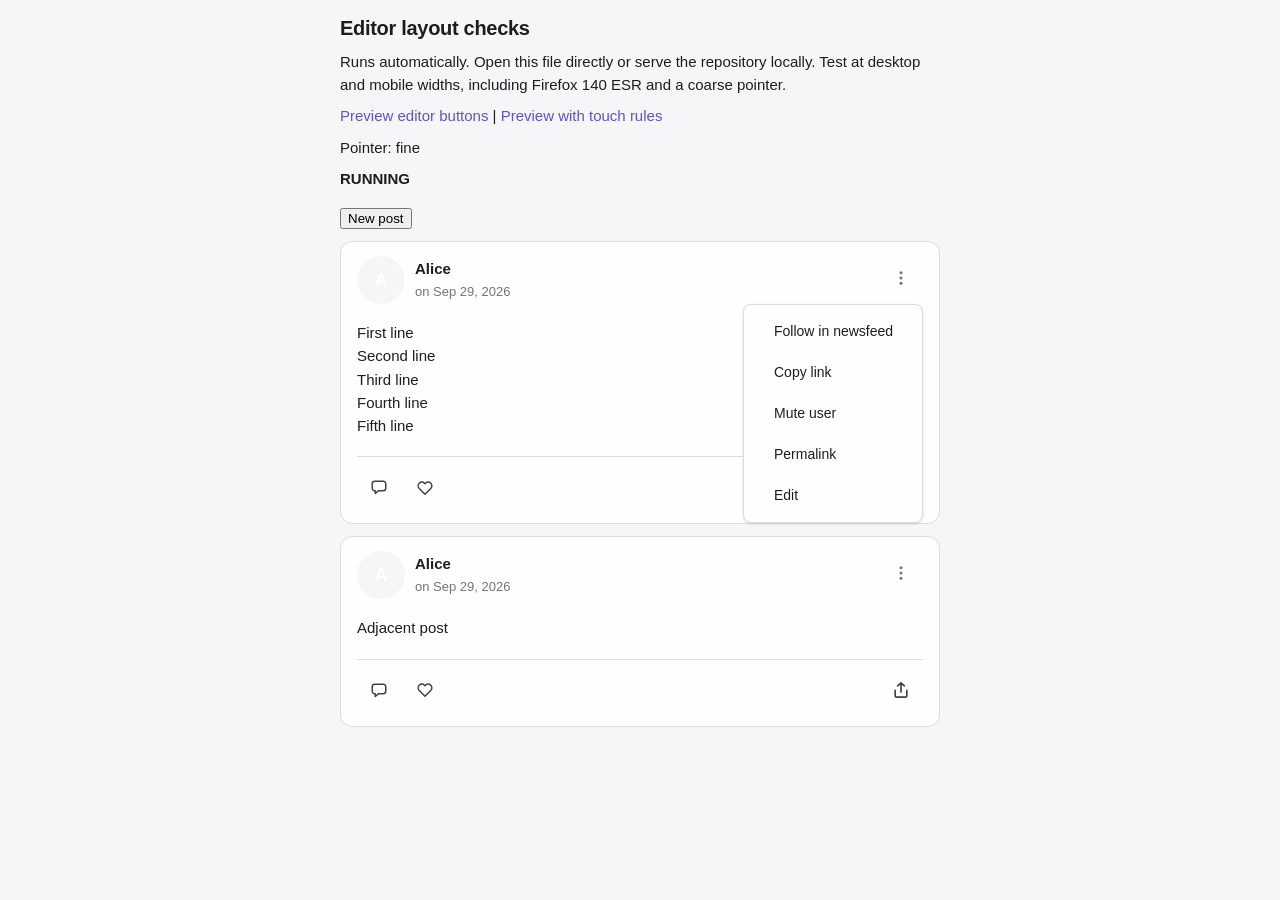
==== commit a9b11312: "Fix history navigation and compact editor buttons" ====
--- a/tests/editor-layout.html
+++ b/tests/editor-layout.html
@@ -13,7 +13,10 @@
 <section id="checks">
   <h1>Editor layout checks</h1>
   <p>Runs automatically. Open this file directly or serve the repository locally.
-    Test at desktop and mobile widths, including Firefox 140 ESR.</p>
+    Test at desktop and mobile widths, including Firefox 140 ESR and a coarse pointer.</p>
+  <p><a href="?preview=buttons">Preview editor buttons</a> |
+    <a href="?preview=buttons&amp;touch=1">Preview with touch rules</a></p>
+  <p id="pointer-mode"></p>
   <strong id="status">RUNNING</strong>
 </section>
 <div id="fixture"></div>
@@ -66,6 +69,23 @@
 
 window.layoutResults = [];
 document.documentElement.dataset.testStatus = "running";
+const touchSimulation = new URLSearchParams(location.search).get("touch") === "1";
+function applyTouchRules() {
+  document.querySelector("#pointer-mode").textContent = touchSimulation
+    ? "Touch rules enabled from the current stylesheet."
+    : "Pointer: " + (matchMedia("(pointer: coarse)").matches ? "coarse" : "fine");
+  if (!touchSimulation) return;
+  // Exercise the actual touch declarations when a desktop browser cannot
+  // emulate pointer: coarse. Read all.css instead of keeping a second copy.
+  const sheet = Array.from(document.styleSheets).find(item => item.href && /\/css\/all\.css(?:\?|$)/.test(item.href));
+  if (!sheet) throw new Error("The application stylesheet did not load");
+  const rules = Array.from(sheet.cssRules).filter(rule => rule.conditionText === "(pointer: coarse)");
+  if (!rules.length) throw new Error("The stylesheet has no coarse-pointer rules");
+  const style = document.createElement("style");
+  style.dataset.touchSimulation = "true";
+  style.textContent = rules.flatMap(rule => Array.from(rule.cssRules, item => item.cssText)).join("\n");
+  document.head.appendChild(style);
+}
 const wait = (ms = 350) => new Promise(resolve => setTimeout(resolve, ms));
 function check(name, ok, detail = "") {
   layoutResults.push({ name, passed: !!ok, detail });
@@ -81,7 +101,36 @@
   await wait();
   return document.querySelector(".post .menu.visible");
 }
+function checkEditorButtons(editor, prefix) {
+  const row = editor.querySelector(".editablebuttons");
+  const rowBox = row.getBoundingClientRect();
+  for (const action of ["Delete", "Save"]) {
+    const button = row.querySelector('a[href="#' + action + '"]');
+    const box = button.getBoundingClientRect();
+    const range = document.createRange();
+    range.selectNodeContents(button);
+    const labelBox = range.getBoundingClientRect();
+    const centerOffset = Math.abs((box.top + box.bottom - labelBox.top - labelBox.bottom) / 2);
+    const style = getComputedStyle(button);
+    check(prefix + ": " + action + " button stays compact", box.height >= 30 && box.height <= 34,
+      "height=" + box.height + ", min-height=" + style.minHeight + ", coarse=" + matchMedia("(pointer: coarse)").matches + ", touch simulation=" + touchSimulation);
+    check(prefix + ": " + action + " label is vertically centered", centerOffset <= 1.5,
+      "center offset=" + centerOffset.toFixed(2) + "px");
+    check(prefix + ": " + action + " button stays inside its row",
+      box.left >= rowBox.left - 1 && box.right <= rowBox.right + 1);
+  }
+}
+async function previewButtons() {
+  applyTouchRules();
+  await wait();
+  const menu = await openMenu();
+  click(Array.from(menu.querySelectorAll("a")).find(node => node.textContent === "Edit"));
+  await wait();
+  checkEditorButtons(posts[0].editable_body.field_edit.node.parentNode, "Preview");
+}
+
 async function run() {
+  applyTouchRules();
   await wait();
   const menu = await openMenu();
   const menuBox = menu.getBoundingClientRect();
@@ -100,6 +149,7 @@
     click(Array.from(menu.querySelectorAll("a")).find(node => node.textContent === "Edit"));
     await wait();
     const field = posts[0].editable_body.field_edit.node;
+    checkEditorButtons(field.parentNode, action);
     check(action + ": multiline editor fits before typing", field.clientHeight >= field.scrollHeight,
       "clientHeight=" + field.clientHeight + ", scrollHeight=" + field.scrollHeight);
     field.value += "\nOne more line";
@@ -121,7 +171,8 @@
     await wait();
   }
 }
-run().catch(error => check("Fixture completed without errors", false, error.stack || String(error))).finally(() => {
+const preview = new URLSearchParams(location.search).get("preview") === "buttons";
+(preview ? previewButtons() : run()).catch(error => check("Fixture completed without errors", false, error.stack || String(error))).finally(() => {
   if (Page.composer.visible) Page.composer.close();
   const passed = layoutResults.every(result => result.passed);
   document.querySelector("#status").textContent = passed ? "PASS" : "FAIL";
--- a/css/all.css
+++ b/css/all.css
@@ -1343,6 +1343,8 @@
 .editable:hover .icon-edit, .editable .icon-edit:focus-visible { opacity: 0.7 }
 .editable .icon-edit:hover { opacity: 1; background-color: var(--epix-surface-2); transition: none }
 .editable .editablebuttons { text-align: right; padding: 8px 0 4px 0; display: flex; gap: 8px; justify-content: flex-end; align-items: center }
+/* Keep compact editor actions centered when generic touch targets grow. */
+.editable .editablebuttons .button { display: inline-flex; align-items: center; justify-content: center; min-height: 30px }
 .editable .empty { opacity: 0.6; cursor: pointer }
 .editable .cancel { font-size: 13px; color: var(--epix-text-low); margin-right: auto }
 
@@ -1438,3 +1440,47 @@
 @media (prefers-reduced-motion: reduce) {
 	*, *::before, *::after { transition-duration: 0.01ms !important; animation-duration: 0.01ms !important; animation-iteration-count: 1 !important }
 }
+
+/* Hub metadata is readable before any target content is requested. */
+.hub-community-filters { padding: 18px; margin: 16px 0 24px; border: 1px solid var(--epix-border); border-radius: 12px; }
+.hub-community-filters h2 { font-size: 18px; margin: 0 0 8px; }
+.hub-community-filters p { margin: 8px 0; }
+.hub-filter-options, .hub-community-actions { display: flex; flex-wrap: wrap; gap: 10px 16px; align-items: center; }
+.hub-filter { display: inline-flex; align-items: center; gap: 7px; cursor: pointer; line-height: 1.6; }
+.hub-filter input { width: 17px; height: 17px; margin: 0; accent-color: var(--epix-accent); }
+.hub-community { margin: 12px 0; }
+.hub-community .hub-badges { flex-wrap: wrap; gap: 6px; }
+.hub-community-note { font-size: 13px; line-height: 1.5; opacity: .78; }
+.hub-community-error { font-size: 14px; line-height: 1.5; color: #a84312; }
+.hub-badge.badge-warning { background: #fff1d7; color: #825013; }
+.hub-community-actions { margin-top: 10px; }
+.hub-filtered-count { margin: 20px 0; }
+.content-hubs button.button { font-family: inherit; cursor: pointer; }
+.content-hubs button.button:disabled { cursor: default; opacity: .55; }
+.hub-review-scrim { z-index: 1001; }
+.hub-review-modal { max-height: 90vh; overflow-y: auto; width: min(660px, calc(100vw - 32px)); padding: 22px; box-sizing: border-box; }
+.hub-review-modal .composer-head { display: flex; align-items: center; justify-content: space-between; gap: 12px; }
+.hub-review-modal h2 { margin: 0; font-size: 20px; }
+.hub-review-address { overflow-wrap: anywhere; font-family: monospace; font-size: 12px; }
+.hub-evidence { max-height: 240px; overflow-y: auto; margin: 16px 0; }
+.hub-evidence-row { border-bottom: 1px solid var(--epix-border); padding: 10px 0; overflow-wrap: anywhere; }
+.hub-evidence-row p { margin: 6px 0; }
+.hub-review-form { display: grid; gap: 14px; }
+.hub-review-field { display: grid; gap: 5px; font-size: 14px; }
+.hub-review-field select, .hub-review-field textarea { width: 100%; box-sizing: border-box; }
+.hub-review-field textarea { min-height: 70px; resize: vertical; }
+.hub-review-topics { display: flex; flex-wrap: wrap; gap: 12px; border: 1px solid var(--epix-border); border-radius: 6px; padding: 10px; }
+.theme-dark .hub-community-error { color: #ffc38a; }
+.theme-dark .hub-badge.badge-warning { background: #3f3020; color: #ffc38a; }
+@media (max-width: 600px) {
+  .hub-community-filters { padding: 14px; }
+  .hub-review-modal { max-height: 95vh; width: calc(100vw - 16px); padding: 16px; }
+  .hub-review-modal .composer-head { align-items: flex-start; }
+  .hub-community-actions .button { white-space: normal; text-align: center; }
+}
+
+@media (prefers-color-scheme: dark) {
+  body:not(.theme-light) .hub-community-error { color: #ffc38a; }
+  body:not(.theme-light) .hub-badge.badge-warning { background: #3f3020; color: #ffc38a; }
+}
+.hub-badge.badge-unrated { background: var(--epix-surface-2); color: var(--epix-text-mid); }
